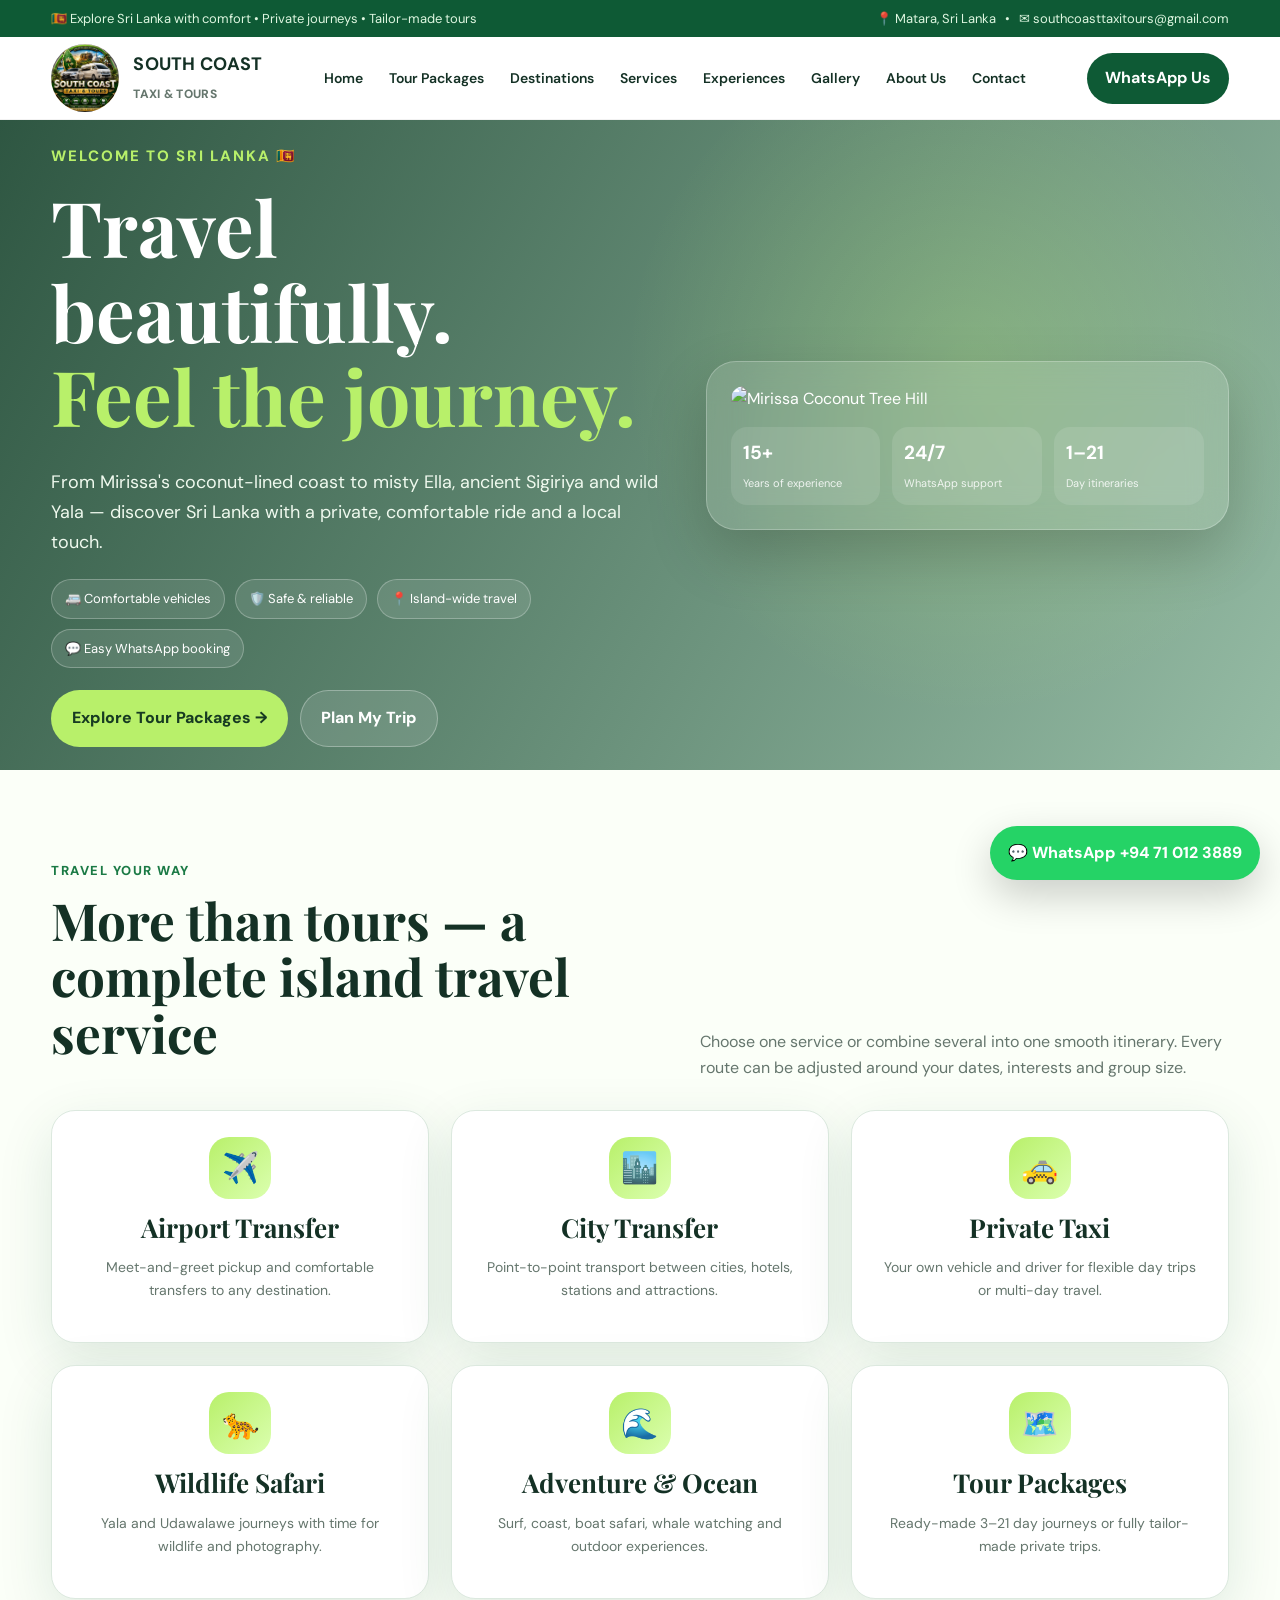
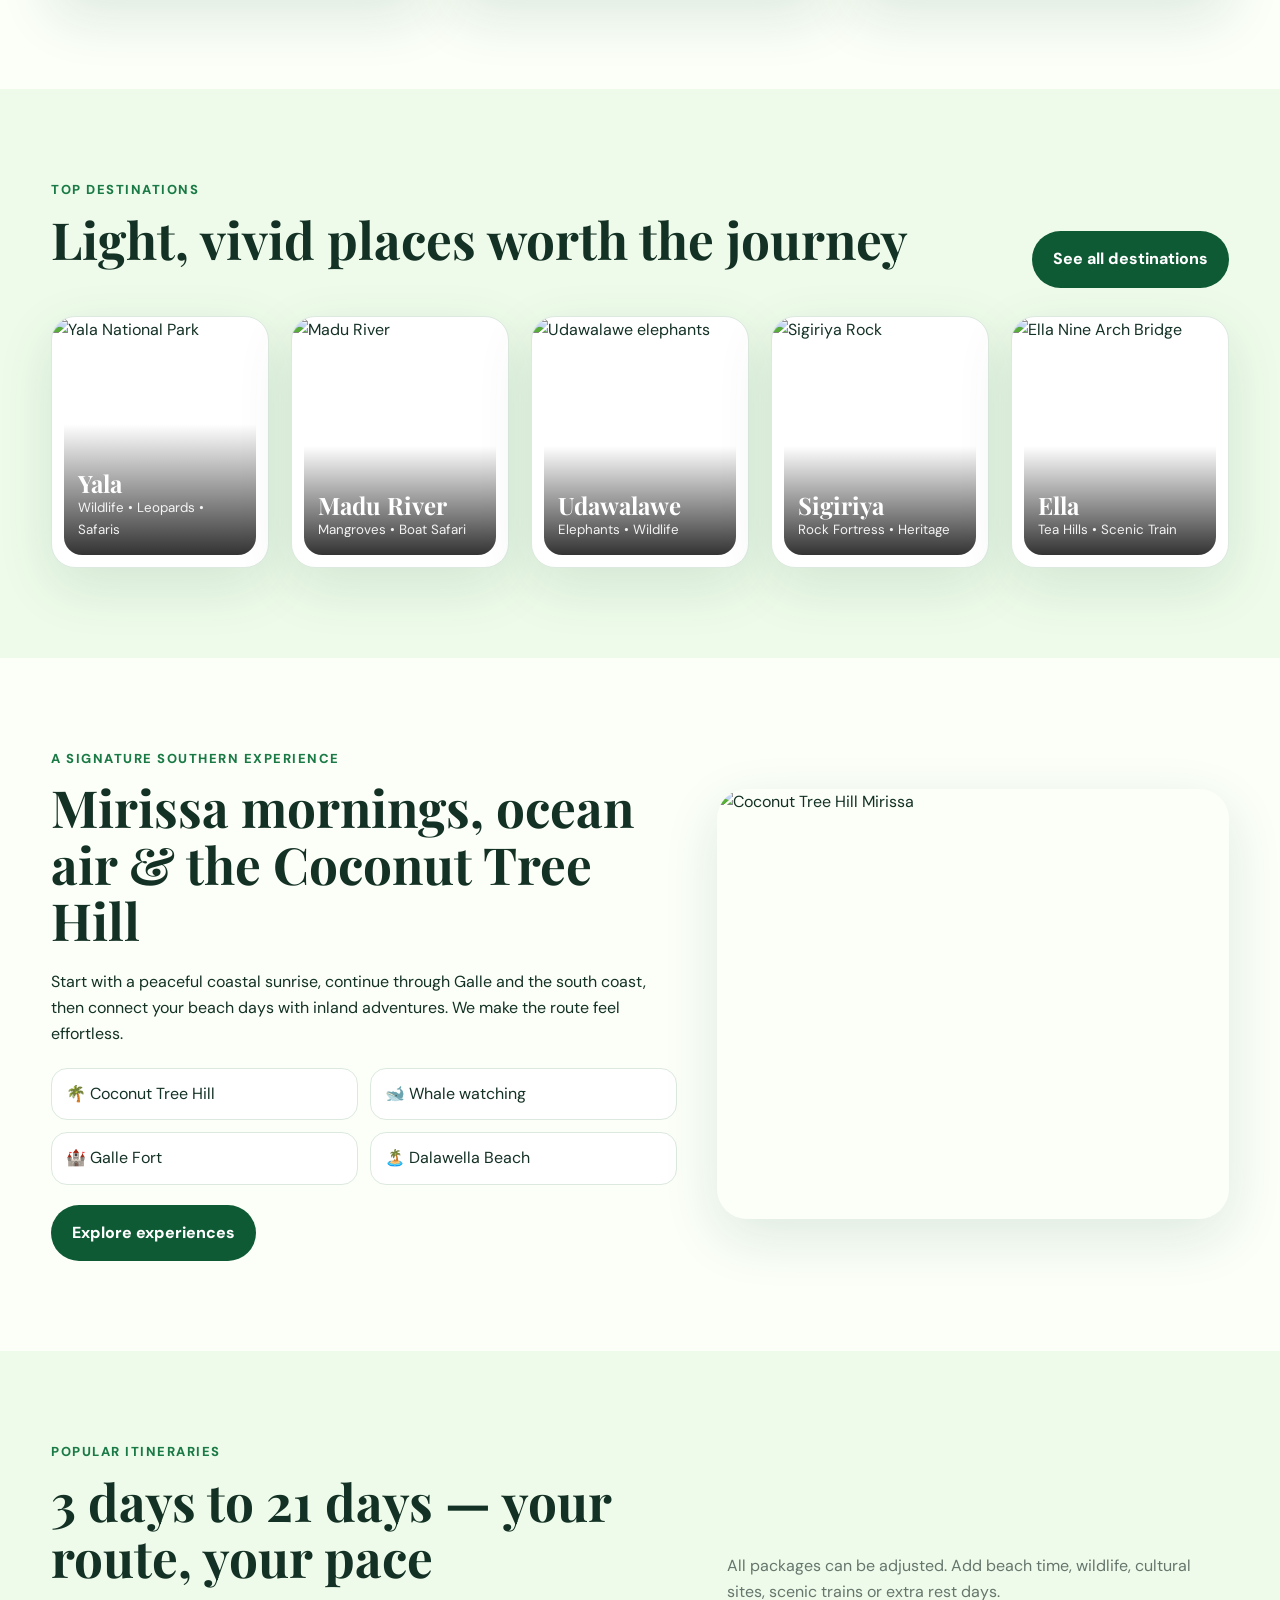
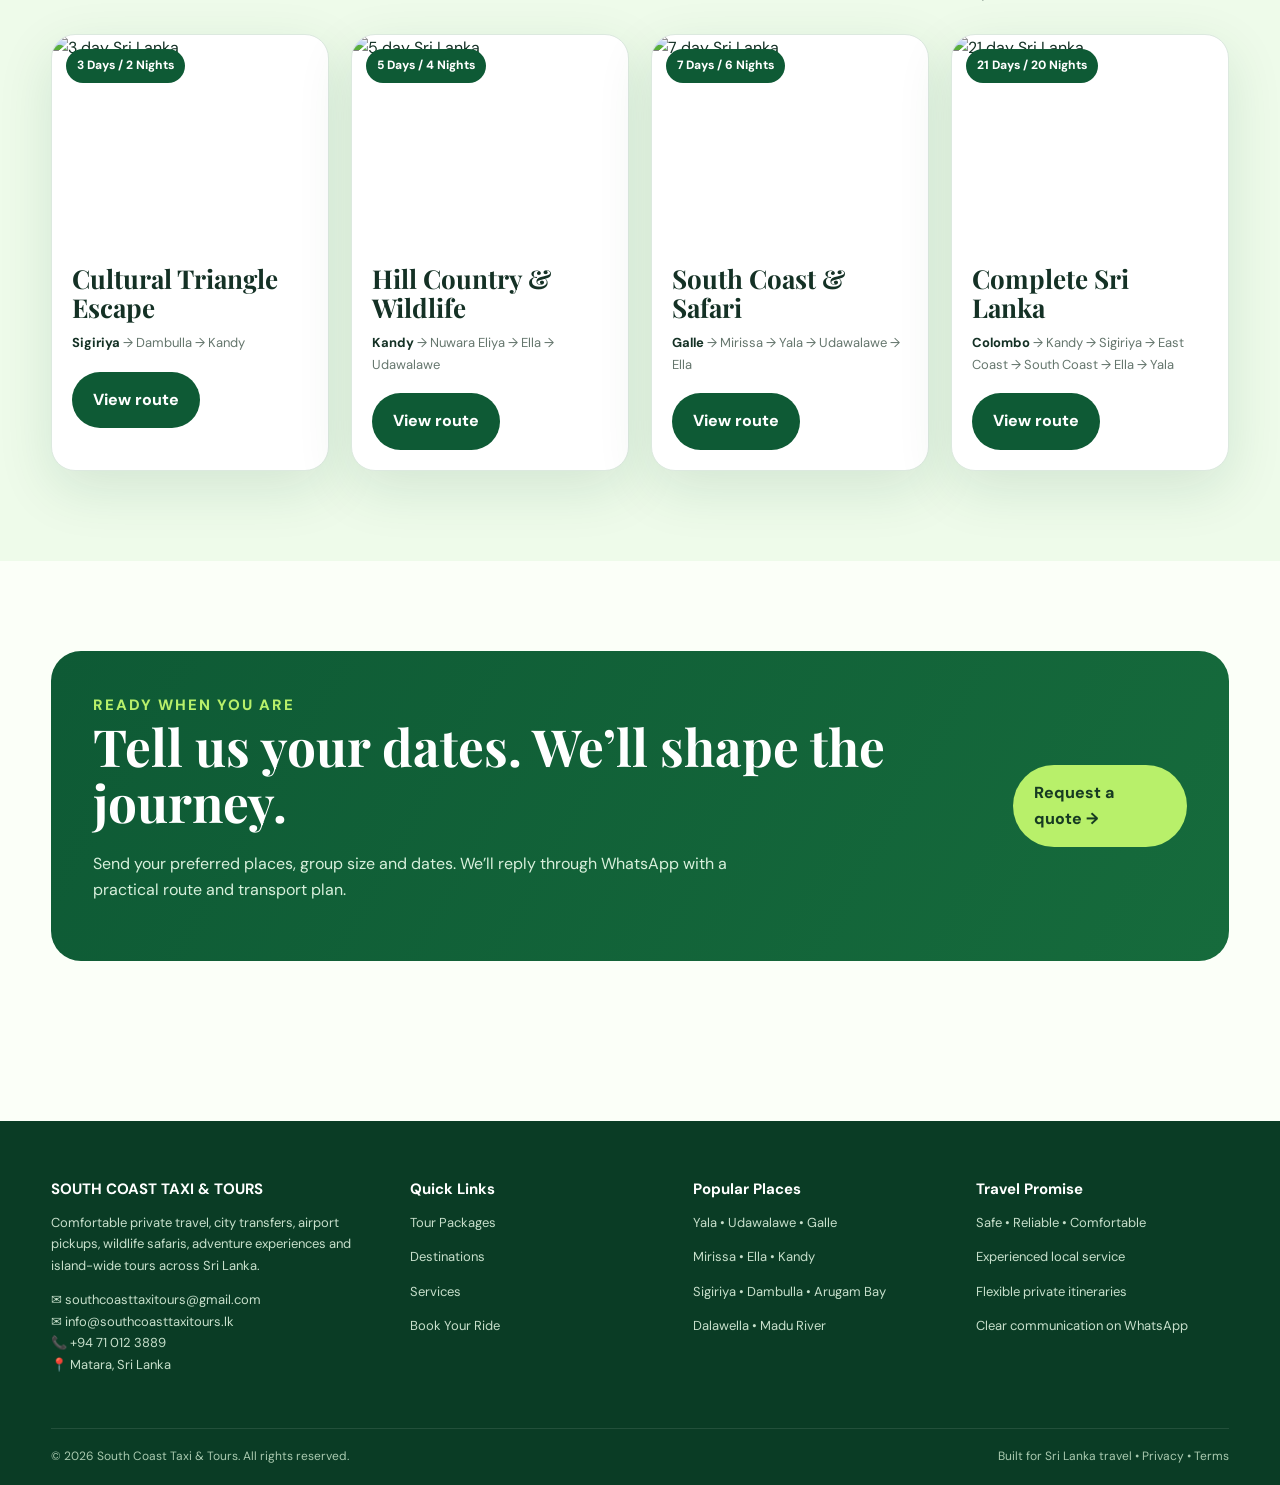
==== index.html @ 9d3b973b "Add files via upload" ====
<!doctype html><html lang="en"><head><meta charset="utf-8"><meta name="viewport" content="width=device-width,initial-scale=1"><title>South Coast Taxi & Tours | Welcome to Sri Lanka</title><meta name="description" content="South Coast Taxi & Tours offers island-wide private taxis, city transfers, airport transfers, wildlife safaris, ocean adventures and tailor-made Sri Lanka tours."><link rel="stylesheet" href="assets/style.css"></head><body>
<div class="topbar"><div class="container inner"><span>🇱🇰 Explore Sri Lanka with comfort • Private journeys • Tailor-made tours</span><span>📍 Matara, Sri Lanka &nbsp; • &nbsp; ✉ southcoasttaxitours@gmail.com</span></div></div>
<header class="nav"><div class="container inner"><a class="brand" href="index.html"><img src="assets/logo.jpg" alt="South Coast Taxi & Tours logo"><div class="brand-title"><strong>SOUTH COAST</strong><small>TAXI &amp; TOURS</small></div></a><button class="menu" aria-label="Open menu">☰</button><nav class="navlinks"><a href="index.html">Home</a><a href="tours.html">Tour Packages</a><a href="destinations.html">Destinations</a><a href="services.html">Services</a><a href="experiences.html">Experiences</a><a href="gallery.html">Gallery</a><a href="about.html">About Us</a><a href="contact.html">Contact</a></nav><a class="nav-cta" href="https://wa.me/94710123889" target="_blank">WhatsApp Us</a></div></header>

<section class="hero"><div class="container"><div><div class="eyebrow">Welcome to Sri Lanka 🇱🇰</div><h1>Travel beautifully.<br><span style="color:var(--lime)">Feel the journey.</span></h1><p>From Mirissa's coconut-lined coast to misty Ella, ancient Sigiriya and wild Yala — discover Sri Lanka with a private, comfortable ride and a local touch.</p><div class="hero-badges"><span class="badge">🚐 Comfortable vehicles</span><span class="badge">🛡️ Safe & reliable</span><span class="badge">📍 Island-wide travel</span><span class="badge">💬 Easy WhatsApp booking</span></div><div class="btns"><a class="btn primary" href="tours.html">Explore Tour Packages →</a><a class="btn light" href="contact.html">Plan My Trip</a></div></div><div class="hero-card"><img src="https://www.turismosrilanka.es/wp-content/uploads/2022/11/mirissa_coconut_tree_hill.jpg" alt="Mirissa Coconut Tree Hill"><div class="mini"><div><strong>15+</strong><span>Years of experience</span></div><div><strong>24/7</strong><span>WhatsApp support</span></div><div><strong>1–21</strong><span>Day itineraries</span></div></div></div></div></section>
<section class="section"><div class="container"><div class="section-head"><div><div class="kicker">Travel your way</div><h2>More than tours — a complete island travel service</h2></div><p>Choose one service or combine several into one smooth itinerary. Every route can be adjusted around your dates, interests and group size.</p></div><div class="grid grid-3"><a class="card icon-card" href="services.html#airport"><div class="icon">✈️</div><h3>Airport Transfer</h3><p>Meet-and-greet pickup and comfortable transfers to any destination.</p></a><a class="card icon-card" href="services.html#city"><div class="icon">🏙️</div><h3>City Transfer</h3><p>Point-to-point transport between cities, hotels, stations and attractions.</p></a><a class="card icon-card" href="services.html#taxi"><div class="icon">🚕</div><h3>Private Taxi</h3><p>Your own vehicle and driver for flexible day trips or multi-day travel.</p></a><a class="card icon-card" href="services.html#safari"><div class="icon">🐆</div><h3>Wildlife Safari</h3><p>Yala and Udawalawe journeys with time for wildlife and photography.</p></a><a class="card icon-card" href="services.html#adventure"><div class="icon">🌊</div><h3>Adventure & Ocean</h3><p>Surf, coast, boat safari, whale watching and outdoor experiences.</p></a><a class="card icon-card" href="tours.html"><div class="icon">🗺️</div><h3>Tour Packages</h3><p>Ready-made 3–21 day journeys or fully tailor-made private trips.</p></a></div></div></section>
<section class="section alt"><div class="container"><div class="section-head"><div><div class="kicker">Top destinations</div><h2>Light, vivid places worth the journey</h2></div><a class="btn dark" href="destinations.html">See all destinations</a></div><div class="grid grid-5"><a class="card dest-card" href="destinations.html#yala"><div class="media"><img src="https://destinationlesstravel.com/wp-content/uploads/2024/02/A-leopard-walks-past-a-jeep-in-Yala-National-Park.jpg.webp" alt="Yala National Park"><div class="dest-overlay"><h3>Yala</h3><small>Wildlife • Leopards • Safaris</small></div></div></a><a class="card dest-card" href="destinations.html#madhu"><div class="media"><img src="https://rtb.sgp1.cdn.digitaloceanspaces.com/media/VecE3lCfiHqFa1MAMLTMp11iZU6AhS17nN34Cyqn.jpg" alt="Madu River"><div class="dest-overlay"><h3>Madu River</h3><small>Mangroves • Boat Safari</small></div></div></a><a class="card dest-card" href="destinations.html#udawalawe"><div class="media"><img src="https://www.onthegotours.com/repository/Wild-elephants-in-Udawalawe-National-Park--Sri-Lanka-Tours--On-The-Go-Tours-294681461670778.jpg" alt="Udawalawe elephants"><div class="dest-overlay"><h3>Udawalawe</h3><small>Elephants • Wildlife</small></div></div></a><a class="card dest-card" href="destinations.html#sigiriya"><div class="media"><img src="https://www.newmarketholidays.co.uk/media/bqopejo3/sh_1323117416-sigiriya-rock-fortress-dambulla-sri-lanka.jpg?format=webp&v=1dcb2d3fa45e340" alt="Sigiriya Rock"><div class="dest-overlay"><h3>Sigiriya</h3><small>Rock Fortress • Heritage</small></div></div></a><a class="card dest-card" href="destinations.html#ella"><div class="media"><img src="https://www.visitella.com/images/activities/nine-arch-bridge.jpg" alt="Ella Nine Arch Bridge"><div class="dest-overlay"><h3>Ella</h3><small>Tea Hills • Scenic Train</small></div></div></a></div></div></section>
<section class="section"><div class="container feature-row"><div><div class="kicker">A signature southern experience</div><h2>Mirissa mornings, ocean air & the Coconut Tree Hill</h2><p>Start with a peaceful coastal sunrise, continue through Galle and the south coast, then connect your beach days with inland adventures. We make the route feel effortless.</p><div class="checklist"><div class="check">🌴 Coconut Tree Hill</div><div class="check">🐋 Whale watching</div><div class="check">🏰 Galle Fort</div><div class="check">🏝️ Dalawella Beach</div></div><a class="btn dark" href="experiences.html">Explore experiences</a></div><img class="feature-img" src="https://www.turismosrilanka.es/wp-content/uploads/2022/11/mirissa_coconut_tree_hill.jpg" alt="Coconut Tree Hill Mirissa"></div></section>
<section class="section alt"><div class="container"><div class="section-head"><div><div class="kicker">Popular itineraries</div><h2>3 days to 21 days — your route, your pace</h2></div><p>All packages can be adjusted. Add beach time, wildlife, cultural sites, scenic trains or extra rest days.</p></div><div class="grid grid-4"><div class="card package"><span class="tag">3 Days / 2 Nights</span><img src="https://www.newmarketholidays.co.uk/media/bqopejo3/sh_1323117416-sigiriya-rock-fortress-dambulla-sri-lanka.jpg?format=webp&v=1dcb2d3fa45e340" alt="3 day Sri Lanka"><div class="body"><h3>Cultural Triangle Escape</h3><div class="route"><b>Sigiriya</b> → Dambulla → Kandy</div><a class="btn dark" href="tours.html#3day">View route</a></div></div><div class="card package"><span class="tag">5 Days / 4 Nights</span><img src="https://www.visitella.com/images/activities/nine-arch-bridge.jpg" alt="5 day Sri Lanka"><div class="body"><h3>Hill Country & Wildlife</h3><div class="route"><b>Kandy</b> → Nuwara Eliya → Ella → Udawalawe</div><a class="btn dark" href="tours.html#5day">View route</a></div></div><div class="card package"><span class="tag">7 Days / 6 Nights</span><img src="https://www.turismosrilanka.es/wp-content/uploads/2022/11/mirissa_coconut_tree_hill.jpg" alt="7 day Sri Lanka"><div class="body"><h3>South Coast & Safari</h3><div class="route"><b>Galle</b> → Mirissa → Yala → Udawalawe → Ella</div><a class="btn dark" href="tours.html#7day">View route</a></div></div><div class="card package"><span class="tag">21 Days / 20 Nights</span><img src="https://www.ellaslist.com.au/ckeditor_assets/pictures/24812/content_Kandy_Lake.jpg" alt="21 day Sri Lanka"><div class="body"><h3>Complete Sri Lanka</h3><div class="route"><b>Colombo</b> → Kandy → Sigiriya → East Coast → South Coast → Ella → Yala</div><a class="btn dark" href="tours.html#21day">View route</a></div></div></div></div></section>
<section class="section"><div class="container"><div class="cta"><div><div class="eyebrow">Ready when you are</div><h2>Tell us your dates. We’ll shape the journey.</h2><p>Send your preferred places, group size and dates. We’ll reply through WhatsApp with a practical route and transport plan.</p></div><a class="btn primary" href="contact.html">Request a quote →</a></div></div></section>
<a class="whatsapp" href="https://wa.me/94710123889" target="_blank">💬 WhatsApp +94 71 012 3889</a><footer class="footer"><div class="container upper"><div><h3>SOUTH COAST TAXI &amp; TOURS</h3><p>Comfortable private travel, city transfers, airport pickups, wildlife safaris, adventure experiences and island-wide tours across Sri Lanka.</p><p>✉ southcoasttaxitours@gmail.com<br>✉ info@southcoasttaxitours.lk<br>📞 +94 71 012 3889<br>📍 Matara, Sri Lanka</p></div><div><h3>Quick Links</h3><p><a href="tours.html">Tour Packages</a></p><p><a href="destinations.html">Destinations</a></p><p><a href="services.html">Services</a></p><p><a href="contact.html">Book Your Ride</a></p></div><div><h3>Popular Places</h3><p>Yala • Udawalawe • Galle</p><p>Mirissa • Ella • Kandy</p><p>Sigiriya • Dambulla • Arugam Bay</p><p>Dalawella • Madu River</p></div><div><h3>Travel Promise</h3><p>Safe • Reliable • Comfortable</p><p>Experienced local service</p><p>Flexible private itineraries</p><p>Clear communication on WhatsApp</p></div></div><div class="container bottom"><span>© <span data-year></span> South Coast Taxi &amp; Tours. All rights reserved.</span><span>Built for Sri Lanka travel • Privacy • Terms</span></div></footer><div class="lightbox"><img alt="Gallery preview"></div><script src="assets/app.js"></script>
</body></html>
---- assets/style.css ----
@import url('https://fonts.googleapis.com/css2?family=DM+Sans:wght@400;500;600;700&family=Playfair+Display:wght@600;700&display=swap');
:root{--green:#0e5a35;--green2:#1a7a45;--lime:#b8f06a;--mint:#eefbea;--cream:#fbfff8;--ink:#143125;--muted:#65766d;--line:#dce9df;--shadow:0 18px 55px rgba(18,83,48,.12);--radius:24px}
*{box-sizing:border-box}html{scroll-behavior:smooth}body{margin:0;font-family:'DM Sans',sans-serif;color:var(--ink);background:var(--cream);line-height:1.65}a{text-decoration:none;color:inherit}.container{width:min(1180px,92%);margin:auto}.topbar{background:var(--green);color:#eaffea;font-size:13px}.topbar .inner{display:flex;justify-content:space-between;gap:20px;padding:8px 0}.topbar span{opacity:.95}.nav{position:sticky;top:0;z-index:50;background:rgba(255,255,255,.94);backdrop-filter:blur(14px);border-bottom:1px solid rgba(0,0,0,.05)}.nav .inner{display:flex;align-items:center;justify-content:space-between;gap:22px;min-height:82px}.brand{display:flex;align-items:center;gap:14px}.brand img{width:68px;height:68px;object-fit:cover;border-radius:50%}.brand-title{font-weight:800;letter-spacing:.3px}.brand-title strong{display:block;font-size:18px}.brand-title small{font-size:12px;color:var(--muted)}.navlinks{display:flex;align-items:center;gap:26px;font-size:14px;font-weight:600}.navlinks a{padding:10px 0;position:relative}.navlinks a.active,.navlinks a:hover{color:var(--green2)}.navlinks a.active:after{content:'';position:absolute;left:0;right:0;bottom:2px;height:3px;border-radius:99px;background:var(--lime)}.nav-cta{background:var(--green);color:#fff;padding:12px 18px;border-radius:999px;font-weight:700}.menu{display:none;background:none;border:0;font-size:28px;color:var(--green)}
.hero{position:relative;min-height:650px;display:flex;align-items:center;overflow:hidden;background:linear-gradient(120deg,rgba(7,54,31,.84),rgba(9,94,49,.42)),url('https://www.turismosrilanka.es/wp-content/uploads/2022/11/mirissa_coconut_tree_hill.jpg') center/cover no-repeat}.hero:after{content:'';position:absolute;inset:0;background:radial-gradient(circle at 76% 38%,rgba(200,255,120,.22),transparent 33%)}.hero .container{position:relative;z-index:2;color:white;display:grid;grid-template-columns:1.08fr .92fr;gap:40px;align-items:center}.eyebrow{font-size:15px;letter-spacing:2px;text-transform:uppercase;font-weight:800;color:var(--lime)}h1,h2,h3{font-family:'Playfair Display',serif;margin:.2em 0 .4em;line-height:1.1}h1{font-size:clamp(46px,6vw,78px)}h2{font-size:clamp(34px,4vw,52px)}h3{font-size:26px}.hero p{font-size:18px;max-width:650px;color:#eff9ee}.hero-badges{display:flex;gap:10px;flex-wrap:wrap;margin:22px 0}.badge{padding:8px 13px;border:1px solid rgba(255,255,255,.26);border-radius:999px;background:rgba(255,255,255,.1);font-size:13px}.btns{display:flex;gap:12px;flex-wrap:wrap}.btn{display:inline-flex;align-items:center;justify-content:center;gap:10px;padding:14px 20px;border-radius:999px;border:1px solid transparent;font-weight:800;cursor:pointer}.btn.primary{background:var(--lime);color:#173b22}.btn.light{background:rgba(255,255,255,.12);color:#fff;border-color:rgba(255,255,255,.3)}.btn.dark{background:var(--green);color:white}.hero-card{background:rgba(255,255,255,.13);border:1px solid rgba(255,255,255,.24);border-radius:30px;padding:24px;backdrop-filter:blur(18px);box-shadow:0 24px 60px rgba(0,0,0,.2)}.hero-card img{width:100%;aspect-ratio:4/3;object-fit:cover;border-radius:22px}.hero-card .mini{display:flex;justify-content:space-between;gap:12px;margin-top:15px}.mini div{background:rgba(255,255,255,.1);padding:10px 12px;border-radius:16px;flex:1}.mini strong{display:block;font-size:19px}.mini span{font-size:11px;opacity:.85}
.section{padding:90px 0}.section.alt{background:var(--mint)}.section-head{display:flex;justify-content:space-between;align-items:end;gap:30px;margin-bottom:28px}.section-head p{max-width:620px;color:var(--muted);margin:0}.kicker{font-weight:800;color:var(--green2);letter-spacing:1.5px;text-transform:uppercase;font-size:13px}.grid{display:grid;gap:22px}.grid-3{grid-template-columns:repeat(3,1fr)}.grid-4{grid-template-columns:repeat(4,1fr)}.grid-5{grid-template-columns:repeat(5,1fr)}.card{background:#fff;border:1px solid var(--line);border-radius:var(--radius);overflow:hidden;box-shadow:var(--shadow)}.card .media{position:relative}.card img{width:100%;height:230px;object-fit:cover;display:block}.card .body{padding:20px}.card .body p{color:var(--muted);margin:7px 0 0}.pill{display:inline-block;background:var(--mint);color:var(--green);border-radius:999px;padding:6px 10px;font-size:12px;font-weight:800}.icon-card{text-align:center;padding:26px}.icon{width:62px;height:62px;display:grid;place-items:center;margin:0 auto 15px;border-radius:20px;background:linear-gradient(135deg,var(--lime),#dbffaf);font-size:30px}.icon-card p{color:var(--muted);font-size:14px}.feature-row{display:grid;grid-template-columns:1.1fr .9fr;gap:40px;align-items:center}.feature-img{border-radius:30px;width:100%;height:430px;object-fit:cover;box-shadow:var(--shadow)}.checklist{display:grid;grid-template-columns:1fr 1fr;gap:12px;margin:20px 0}.check{padding:12px 14px;background:#fff;border:1px solid var(--line);border-radius:16px}.numbers{display:grid;grid-template-columns:repeat(4,1fr);gap:16px}.number{padding:28px;border-radius:24px;background:#fff;border:1px solid var(--line);text-align:center}.number strong{font-size:34px;color:var(--green);display:block}.number span{color:var(--muted);font-size:13px}
.dest-card img{height:250px}.dest-overlay{position:absolute;inset:auto 12px 12px 12px;color:#fff;background:linear-gradient(180deg,transparent,rgba(0,0,0,.8));padding:46px 14px 14px;border-radius:0 0 18px 18px}.dest-overlay h3{margin:0;font-size:24px}.dest-overlay small{display:block;opacity:.92}.package{position:relative}.package .tag{position:absolute;top:14px;left:14px;background:var(--green);color:#fff;border-radius:999px;padding:7px 11px;font-size:12px;font-weight:800;z-index:1}.package img{height:205px}.route{font-size:13px;color:var(--muted);margin:10px 0 18px}.route b{color:var(--ink)}
.cta{background:linear-gradient(120deg,var(--green),#166b3c);color:#fff;border-radius:30px;padding:42px;display:flex;justify-content:space-between;gap:30px;align-items:center}.cta p{color:#d8f0dc;max-width:640px}.cta h2{margin-top:0}.quote-box{background:#fff;border:1px solid var(--line);box-shadow:var(--shadow);border-radius:28px;padding:28px}.form-grid{display:grid;grid-template-columns:1fr 1fr;gap:14px}.field{display:flex;flex-direction:column;gap:7px}.field.full{grid-column:1/-1}.field input,.field select,.field textarea{padding:13px 14px;border-radius:14px;border:1px solid #d4e1d7;font:inherit;outline:none}.field textarea{min-height:120px;resize:vertical}.field input:focus,.field select:focus,.field textarea:focus{border-color:var(--green2);box-shadow:0 0 0 4px rgba(26,122,69,.09)}
.gallery{columns:3 280px;column-gap:16px}.gallery a{display:block;margin-bottom:16px;break-inside:avoid}.gallery img{width:100%;border-radius:20px;display:block;box-shadow:var(--shadow)}
.footer{background:#0a3c25;color:#dff0e1;margin-top:70px}.footer .upper{padding:60px 0 40px;display:grid;grid-template-columns:1.3fr 1fr 1fr 1fr;gap:30px}.footer h3{font-family:'DM Sans';font-size:15px;margin:0 0 14px;color:#fff}.footer p,.footer a{font-size:13px;color:#c7dfcb}.footer .bottom{border-top:1px solid rgba(255,255,255,.1);padding:18px 0;display:flex;justify-content:space-between;gap:20px;font-size:12px;color:#a9c9af}.whatsapp{position:fixed;right:20px;bottom:20px;z-index:60;background:#25d366;color:white;padding:14px 18px;border-radius:999px;font-weight:800;box-shadow:0 15px 40px rgba(0,0,0,.2)}
.page-hero{padding:100px 0 70px;background:linear-gradient(120deg,#eaffdc,#fff);border-bottom:1px solid var(--line)}.page-hero .wrap{display:grid;grid-template-columns:1fr .8fr;gap:35px;align-items:center}.page-hero img{width:100%;height:330px;object-fit:cover;border-radius:30px;box-shadow:var(--shadow)}.page-hero p{color:var(--muted);max-width:680px}.timeline{border-left:3px solid #cce9bc;padding-left:22px}.timeline-item{position:relative;padding:0 0 24px}.timeline-item:before{content:'';position:absolute;left:-31px;top:5px;width:13px;height:13px;border-radius:50%;background:var(--green);box-shadow:0 0 0 6px #e7f6df}.faq{display:grid;gap:12px}.faq details{background:#fff;border:1px solid var(--line);padding:17px 18px;border-radius:16px}.faq summary{cursor:pointer;font-weight:700}.lightbox{position:fixed;inset:0;background:rgba(0,0,0,.85);display:none;align-items:center;justify-content:center;z-index:100;padding:20px}.lightbox img{max-width:min(1100px,95vw);max-height:90vh;border-radius:20px}.lightbox.open{display:flex}
@media(max-width:980px){.hero .container,.feature-row,.page-hero .wrap{grid-template-columns:1fr}.hero{min-height:760px}.grid-5{grid-template-columns:repeat(3,1fr)}.grid-4{grid-template-columns:repeat(2,1fr)}.numbers{grid-template-columns:repeat(2,1fr)}.footer .upper{grid-template-columns:repeat(2,1fr)}}
@media(max-width:760px){.navlinks{display:none;position:absolute;left:0;right:0;top:82px;background:#fff;padding:15px 6%;flex-direction:column;align-items:flex-start;border-bottom:1px solid var(--line);gap:10px}.navlinks.open{display:flex}.menu{display:block}.nav-cta{display:none}.grid-3,.grid-4,.grid-5{grid-template-columns:1fr}.form-grid,.checklist{grid-template-columns:1fr}.topbar .inner{flex-direction:column;gap:4px}.brand img{width:58px;height:58px}.hero{min-height:860px}.hero h1{font-size:48px}.section{padding:68px 0}.cta{flex-direction:column;align-items:flex-start}.footer .upper{grid-template-columns:1fr}.footer .bottom{flex-direction:column}.feature-img{height:310px}}
@media(max-width:760px){.section .container[style*="grid-template-columns:1fr .8fr"]{grid-template-columns:1fr!important}}
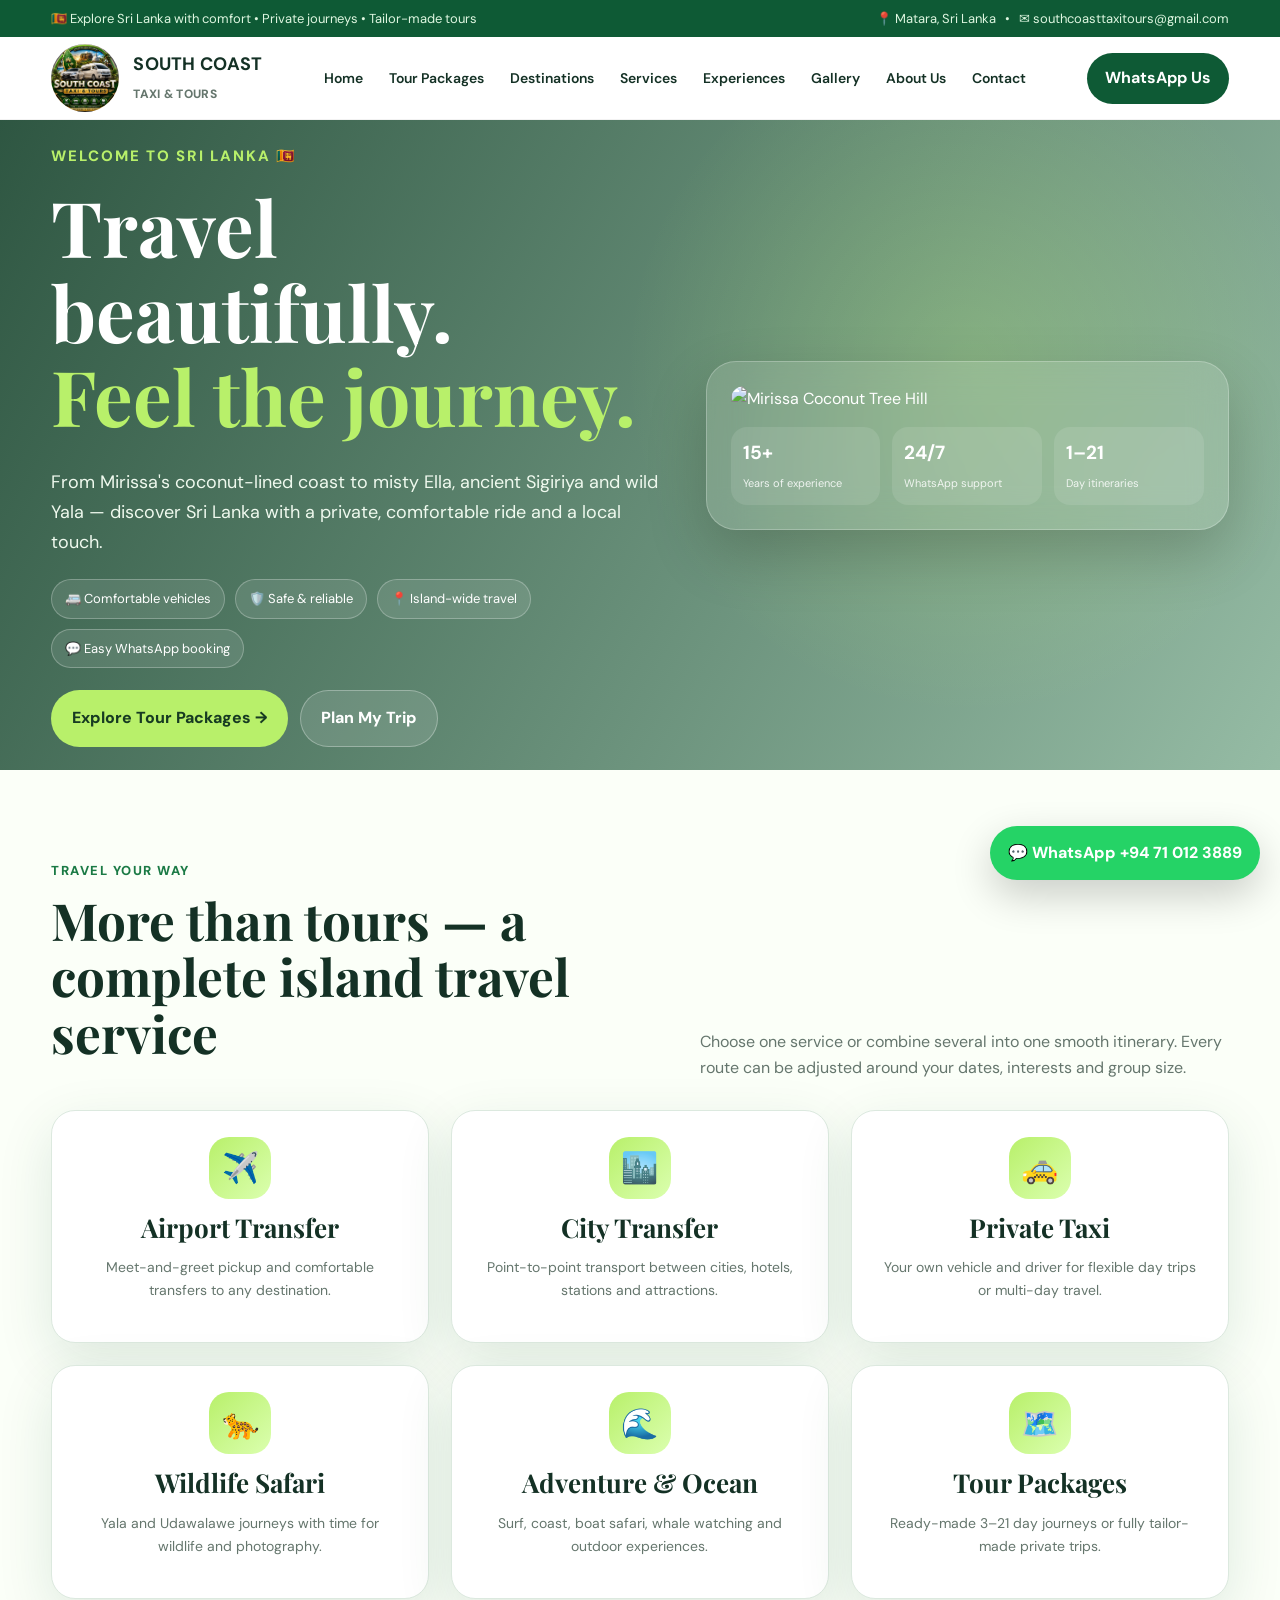
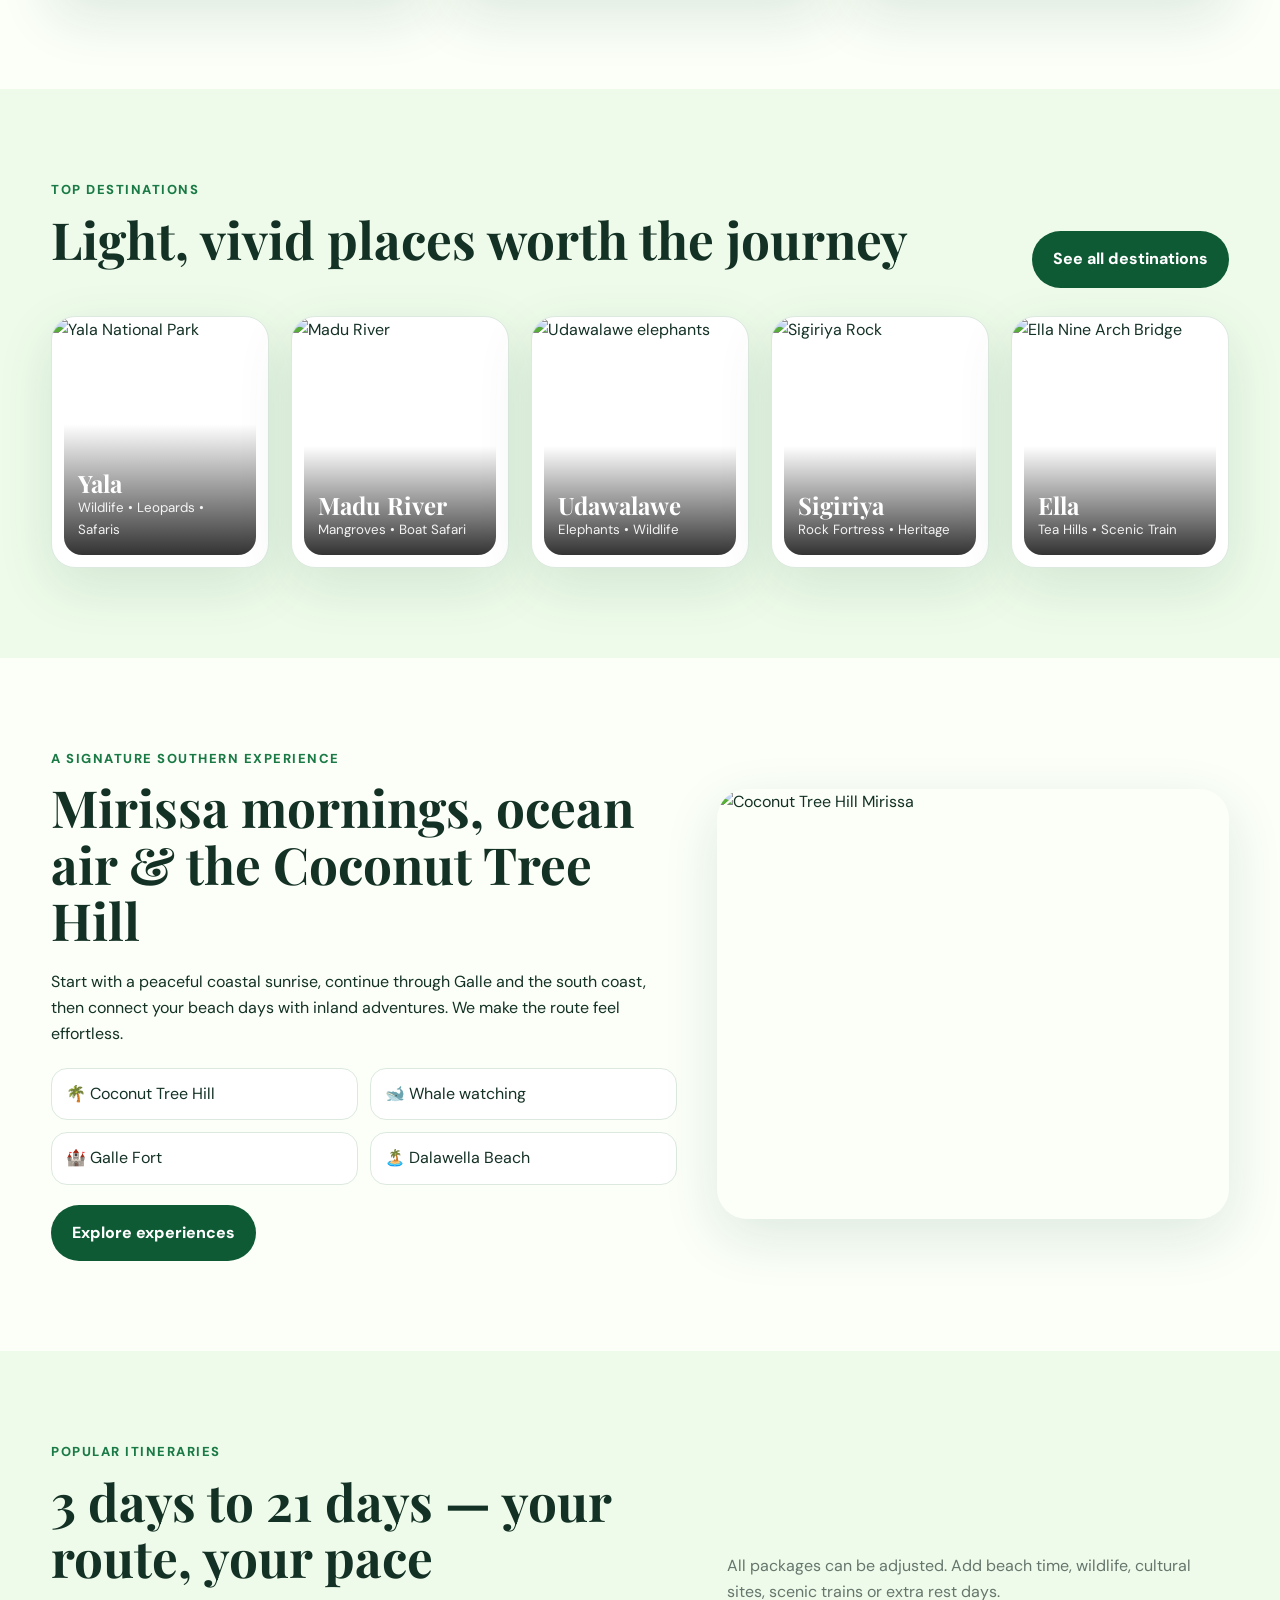
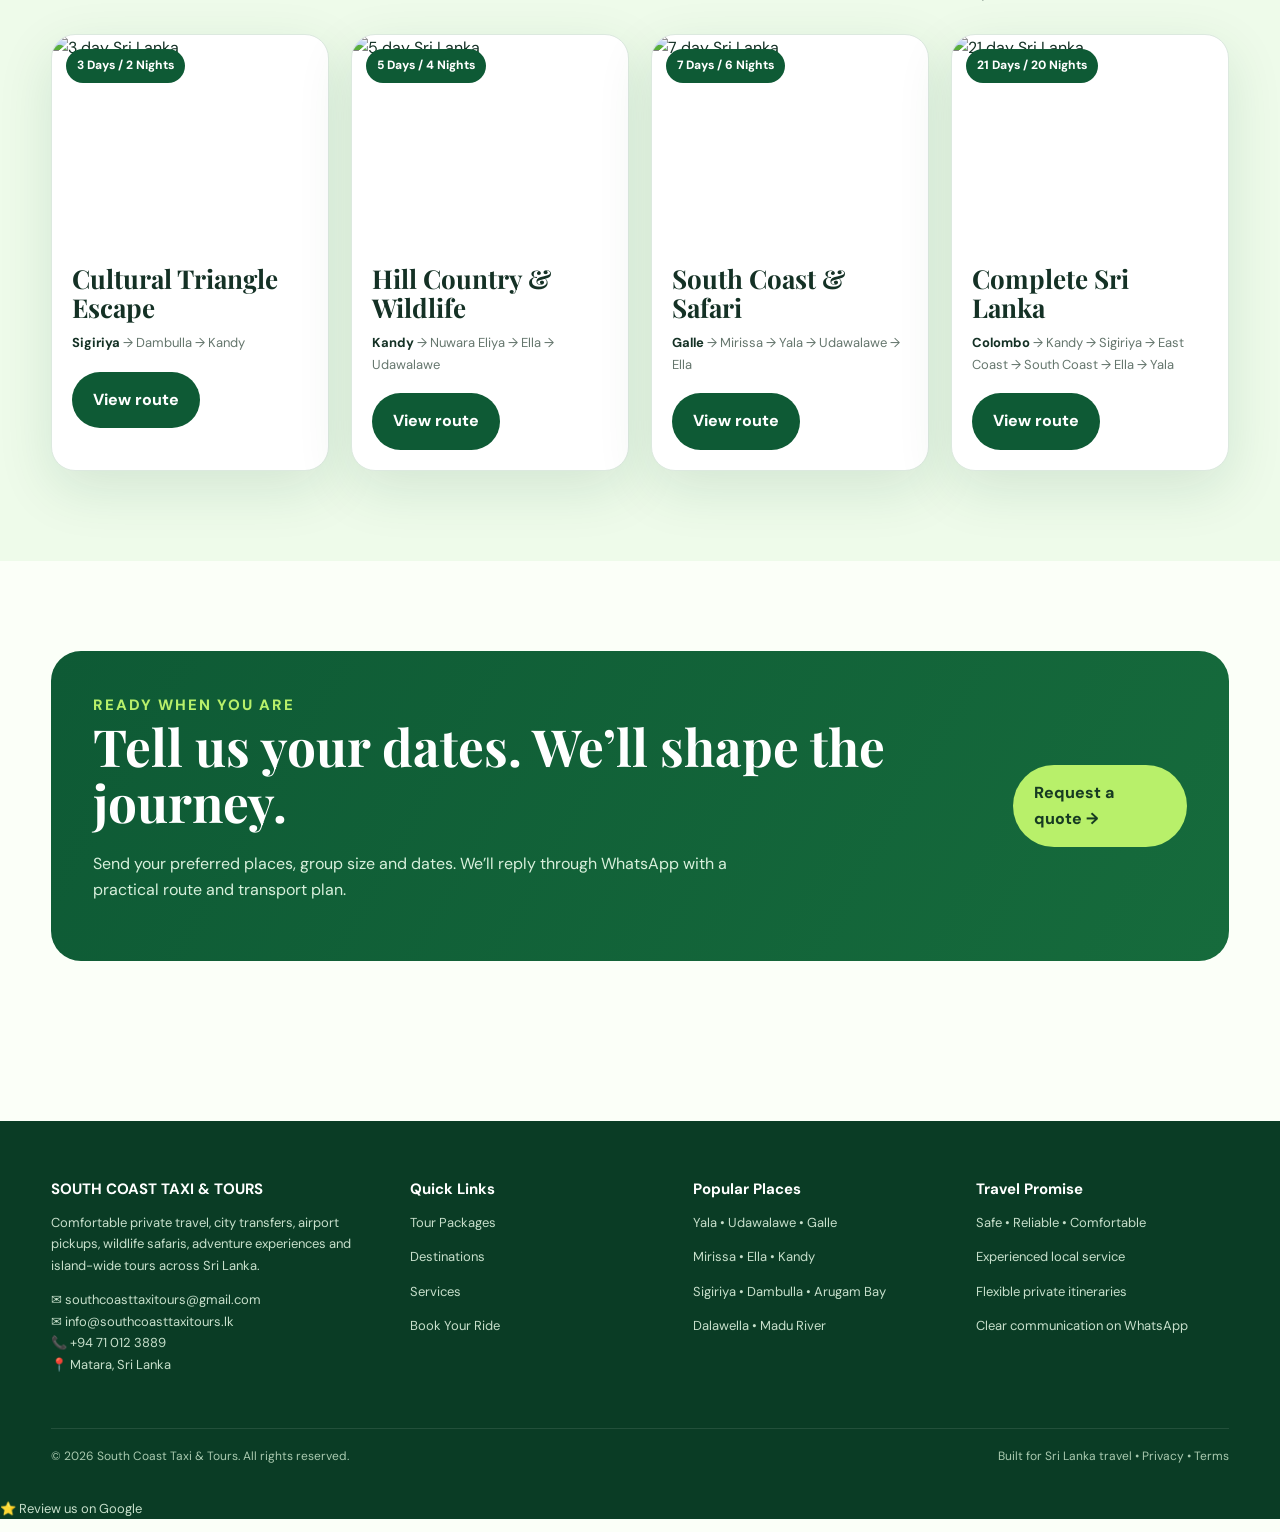
==== commit 487b3d85: "Update index.html" ====
--- a/index.html
+++ b/index.html
@@ -8,5 +8,9 @@
 <section class="section"><div class="container feature-row"><div><div class="kicker">A signature southern experience</div><h2>Mirissa mornings, ocean air & the Coconut Tree Hill</h2><p>Start with a peaceful coastal sunrise, continue through Galle and the south coast, then connect your beach days with inland adventures. We make the route feel effortless.</p><div class="checklist"><div class="check">🌴 Coconut Tree Hill</div><div class="check">🐋 Whale watching</div><div class="check">🏰 Galle Fort</div><div class="check">🏝️ Dalawella Beach</div></div><a class="btn dark" href="experiences.html">Explore experiences</a></div><img class="feature-img" src="https://www.turismosrilanka.es/wp-content/uploads/2022/11/mirissa_coconut_tree_hill.jpg" alt="Coconut Tree Hill Mirissa"></div></section>
 <section class="section alt"><div class="container"><div class="section-head"><div><div class="kicker">Popular itineraries</div><h2>3 days to 21 days — your route, your pace</h2></div><p>All packages can be adjusted. Add beach time, wildlife, cultural sites, scenic trains or extra rest days.</p></div><div class="grid grid-4"><div class="card package"><span class="tag">3 Days / 2 Nights</span><img src="https://www.newmarketholidays.co.uk/media/bqopejo3/sh_1323117416-sigiriya-rock-fortress-dambulla-sri-lanka.jpg?format=webp&v=1dcb2d3fa45e340" alt="3 day Sri Lanka"><div class="body"><h3>Cultural Triangle Escape</h3><div class="route"><b>Sigiriya</b> → Dambulla → Kandy</div><a class="btn dark" href="tours.html#3day">View route</a></div></div><div class="card package"><span class="tag">5 Days / 4 Nights</span><img src="https://www.visitella.com/images/activities/nine-arch-bridge.jpg" alt="5 day Sri Lanka"><div class="body"><h3>Hill Country & Wildlife</h3><div class="route"><b>Kandy</b> → Nuwara Eliya → Ella → Udawalawe</div><a class="btn dark" href="tours.html#5day">View route</a></div></div><div class="card package"><span class="tag">7 Days / 6 Nights</span><img src="https://www.turismosrilanka.es/wp-content/uploads/2022/11/mirissa_coconut_tree_hill.jpg" alt="7 day Sri Lanka"><div class="body"><h3>South Coast & Safari</h3><div class="route"><b>Galle</b> → Mirissa → Yala → Udawalawe → Ella</div><a class="btn dark" href="tours.html#7day">View route</a></div></div><div class="card package"><span class="tag">21 Days / 20 Nights</span><img src="https://www.ellaslist.com.au/ckeditor_assets/pictures/24812/content_Kandy_Lake.jpg" alt="21 day Sri Lanka"><div class="body"><h3>Complete Sri Lanka</h3><div class="route"><b>Colombo</b> → Kandy → Sigiriya → East Coast → South Coast → Ella → Yala</div><a class="btn dark" href="tours.html#21day">View route</a></div></div></div></div></section>
 <section class="section"><div class="container"><div class="cta"><div><div class="eyebrow">Ready when you are</div><h2>Tell us your dates. We’ll shape the journey.</h2><p>Send your preferred places, group size and dates. We’ll reply through WhatsApp with a practical route and transport plan.</p></div><a class="btn primary" href="contact.html">Request a quote →</a></div></div></section>
-<a class="whatsapp" href="https://wa.me/94710123889" target="_blank">💬 WhatsApp +94 71 012 3889</a><footer class="footer"><div class="container upper"><div><h3>SOUTH COAST TAXI &amp; TOURS</h3><p>Comfortable private travel, city transfers, airport pickups, wildlife safaris, adventure experiences and island-wide tours across Sri Lanka.</p><p>✉ southcoasttaxitours@gmail.com<br>✉ info@southcoasttaxitours.lk<br>📞 +94 71 012 3889<br>📍 Matara, Sri Lanka</p></div><div><h3>Quick Links</h3><p><a href="tours.html">Tour Packages</a></p><p><a href="destinations.html">Destinations</a></p><p><a href="services.html">Services</a></p><p><a href="contact.html">Book Your Ride</a></p></div><div><h3>Popular Places</h3><p>Yala • Udawalawe • Galle</p><p>Mirissa • Ella • Kandy</p><p>Sigiriya • Dambulla • Arugam Bay</p><p>Dalawella • Madu River</p></div><div><h3>Travel Promise</h3><p>Safe • Reliable • Comfortable</p><p>Experienced local service</p><p>Flexible private itineraries</p><p>Clear communication on WhatsApp</p></div></div><div class="container bottom"><span>© <span data-year></span> South Coast Taxi &amp; Tours. All rights reserved.</span><span>Built for Sri Lanka travel • Privacy • Terms</span></div></footer><div class="lightbox"><img alt="Gallery preview"></div><script src="assets/app.js"></script>
+<a class="whatsapp" href="https://wa.me/94710123889" target="_blank">💬 WhatsApp +94 71 012 3889</a><footer class="footer"><div class="container upper"><div><h3>SOUTH COAST TAXI &amp; TOURS</h3><p>Comfortable private travel, city transfers, airport pickups, wildlife safaris, adventure experiences and island-wide tours across Sri Lanka.</p><p>✉ southcoasttaxitours@gmail.com<br>✉ info@southcoasttaxitours.lk<br>📞 +94 71 012 3889<br>📍 Matara, Sri Lanka</p></div><div><h3>Quick Links</h3><p><a href="tours.html">Tour Packages</a></p><p><a href="destinations.html">Destinations</a></p><p><a href="services.html">Services</a></p><p><a href="contact.html">Book Your Ride</a></p></div><div><h3>Popular Places</h3><p>Yala • Udawalawe • Galle</p><p>Mirissa • Ella • Kandy</p><p>Sigiriya • Dambulla • Arugam Bay</p><p>Dalawella • Madu River</p></div><div><h3>Travel Promise</h3><p>Safe • Reliable • Comfortable</p><p>Experienced local service</p><p>Flexible private itineraries</p><p>Clear communication on WhatsApp</p></div></div><div class="container bottom"><span>© <span data-year></span> South Coast Taxi &amp; Tours. All rights reserved.</span><span>Built for Sri Lanka travel • Privacy • Terms</span></div> <p>
+  <a href="https://g.page/r/CRVGIez3-fSUEAE/review" target="_blank" rel="noopener noreferrer">
+    ⭐ Review us on Google
+  </a>
+</p></footer><div class="lightbox"><img alt="Gallery preview"></div><script src="assets/app.js"></script>
 </body></html>
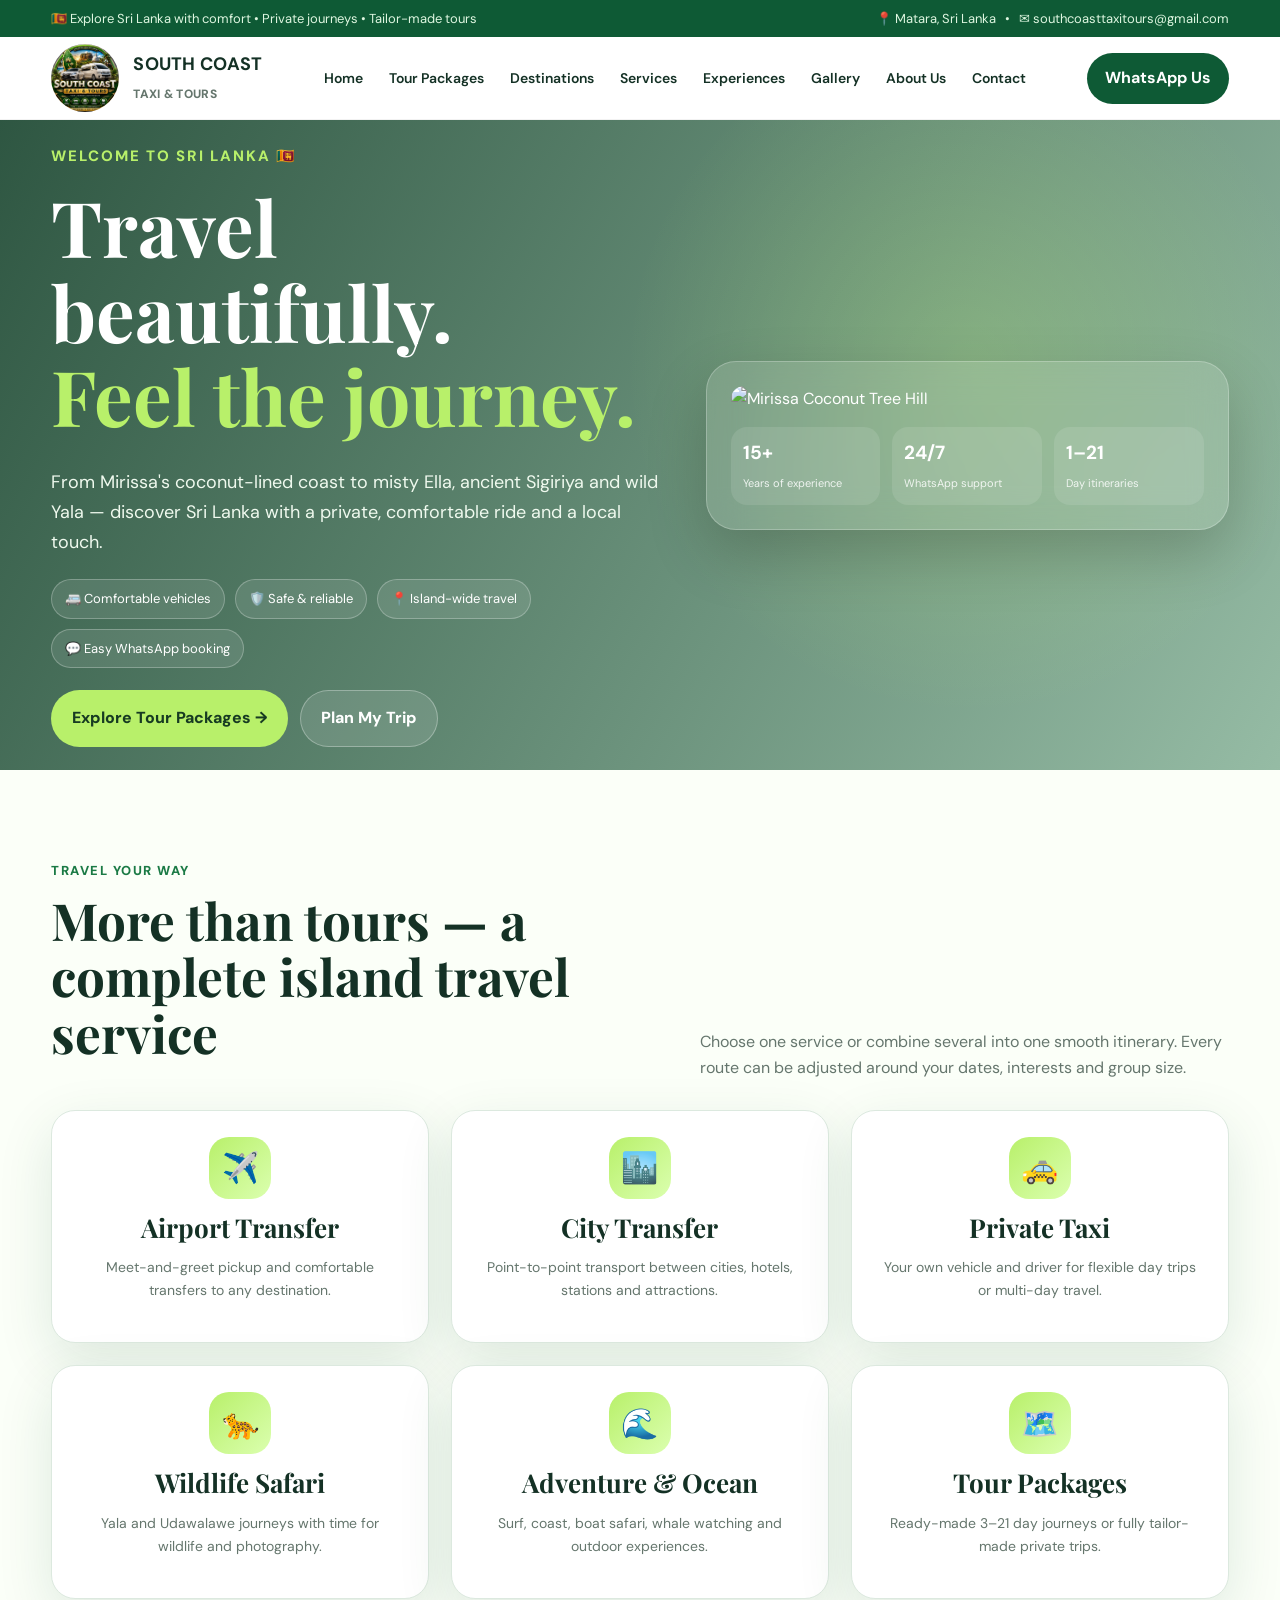
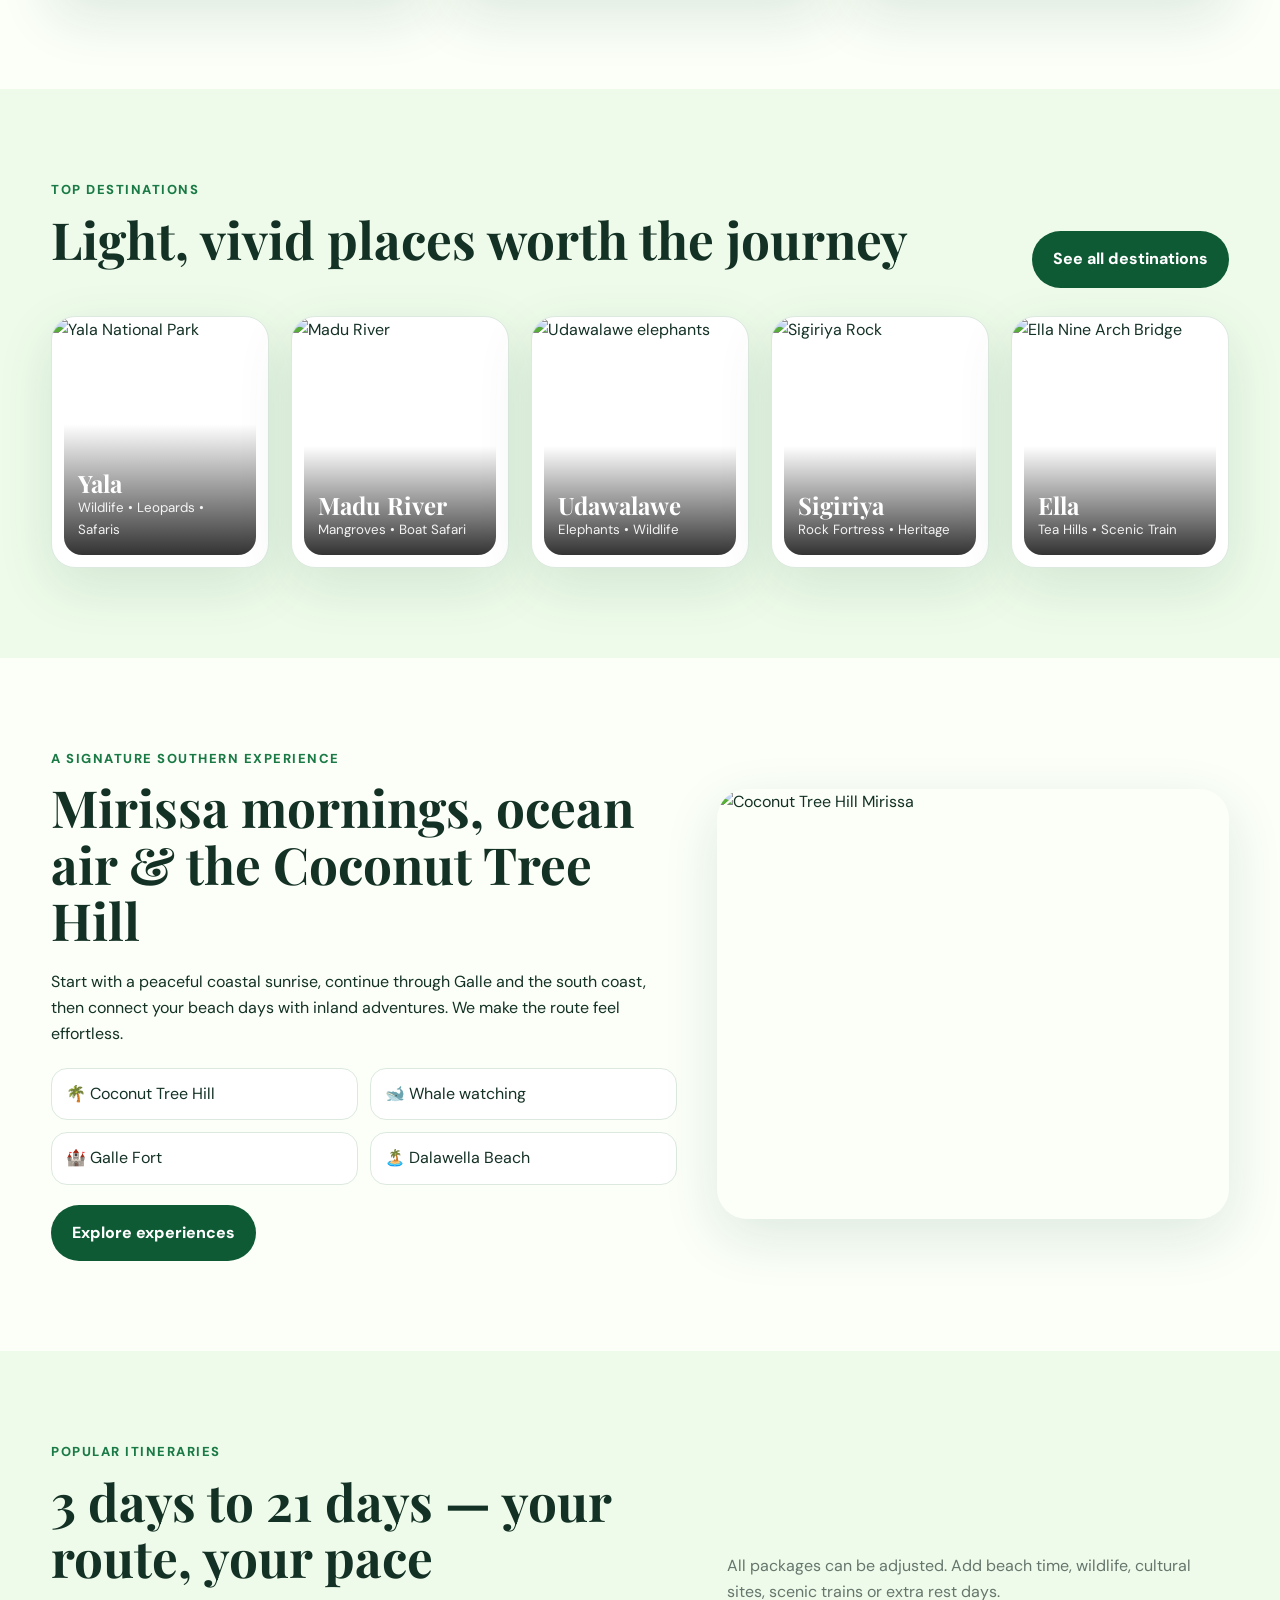
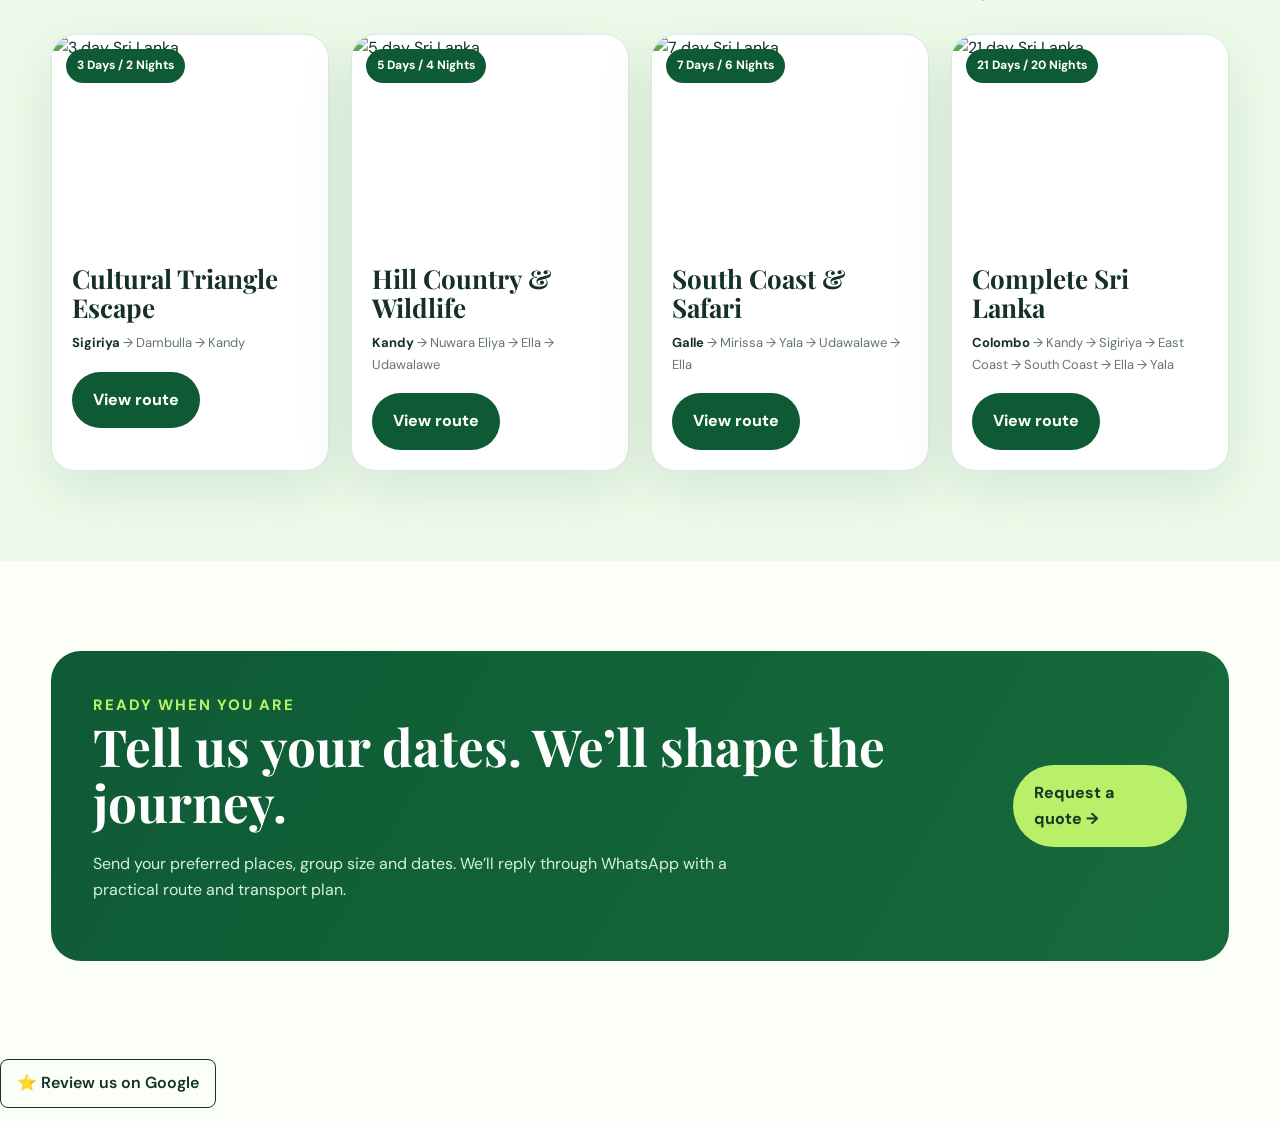
==== commit 30c9dea1: "Update index.html" ====
--- a/index.html
+++ b/index.html
@@ -8,9 +8,9 @@
 <section class="section"><div class="container feature-row"><div><div class="kicker">A signature southern experience</div><h2>Mirissa mornings, ocean air & the Coconut Tree Hill</h2><p>Start with a peaceful coastal sunrise, continue through Galle and the south coast, then connect your beach days with inland adventures. We make the route feel effortless.</p><div class="checklist"><div class="check">🌴 Coconut Tree Hill</div><div class="check">🐋 Whale watching</div><div class="check">🏰 Galle Fort</div><div class="check">🏝️ Dalawella Beach</div></div><a class="btn dark" href="experiences.html">Explore experiences</a></div><img class="feature-img" src="https://www.turismosrilanka.es/wp-content/uploads/2022/11/mirissa_coconut_tree_hill.jpg" alt="Coconut Tree Hill Mirissa"></div></section>
 <section class="section alt"><div class="container"><div class="section-head"><div><div class="kicker">Popular itineraries</div><h2>3 days to 21 days — your route, your pace</h2></div><p>All packages can be adjusted. Add beach time, wildlife, cultural sites, scenic trains or extra rest days.</p></div><div class="grid grid-4"><div class="card package"><span class="tag">3 Days / 2 Nights</span><img src="https://www.newmarketholidays.co.uk/media/bqopejo3/sh_1323117416-sigiriya-rock-fortress-dambulla-sri-lanka.jpg?format=webp&v=1dcb2d3fa45e340" alt="3 day Sri Lanka"><div class="body"><h3>Cultural Triangle Escape</h3><div class="route"><b>Sigiriya</b> → Dambulla → Kandy</div><a class="btn dark" href="tours.html#3day">View route</a></div></div><div class="card package"><span class="tag">5 Days / 4 Nights</span><img src="https://www.visitella.com/images/activities/nine-arch-bridge.jpg" alt="5 day Sri Lanka"><div class="body"><h3>Hill Country & Wildlife</h3><div class="route"><b>Kandy</b> → Nuwara Eliya → Ella → Udawalawe</div><a class="btn dark" href="tours.html#5day">View route</a></div></div><div class="card package"><span class="tag">7 Days / 6 Nights</span><img src="https://www.turismosrilanka.es/wp-content/uploads/2022/11/mirissa_coconut_tree_hill.jpg" alt="7 day Sri Lanka"><div class="body"><h3>South Coast & Safari</h3><div class="route"><b>Galle</b> → Mirissa → Yala → Udawalawe → Ella</div><a class="btn dark" href="tours.html#7day">View route</a></div></div><div class="card package"><span class="tag">21 Days / 20 Nights</span><img src="https://www.ellaslist.com.au/ckeditor_assets/pictures/24812/content_Kandy_Lake.jpg" alt="21 day Sri Lanka"><div class="body"><h3>Complete Sri Lanka</h3><div class="route"><b>Colombo</b> → Kandy → Sigiriya → East Coast → South Coast → Ella → Yala</div><a class="btn dark" href="tours.html#21day">View route</a></div></div></div></div></section>
 <section class="section"><div class="container"><div class="cta"><div><div class="eyebrow">Ready when you are</div><h2>Tell us your dates. We’ll shape the journey.</h2><p>Send your preferred places, group size and dates. We’ll reply through WhatsApp with a practical route and transport plan.</p></div><a class="btn primary" href="contact.html">Request a quote →</a></div></div></section>
-<a class="whatsapp" href="https://wa.me/94710123889" target="_blank">💬 WhatsApp +94 71 012 3889</a><footer class="footer"><div class="container upper"><div><h3>SOUTH COAST TAXI &amp; TOURS</h3><p>Comfortable private travel, city transfers, airport pickups, wildlife safaris, adventure experiences and island-wide tours across Sri Lanka.</p><p>✉ southcoasttaxitours@gmail.com<br>✉ info@southcoasttaxitours.lk<br>📞 +94 71 012 3889<br>📍 Matara, Sri Lanka</p></div><div><h3>Quick Links</h3><p><a href="tours.html">Tour Packages</a></p><p><a href="destinations.html">Destinations</a></p><p><a href="services.html">Services</a></p><p><a href="contact.html">Book Your Ride</a></p></div><div><h3>Popular Places</h3><p>Yala • Udawalawe • Galle</p><p>Mirissa • Ella • Kandy</p><p>Sigiriya • Dambulla • Arugam Bay</p><p>Dalawella • Madu River</p></div><div><h3>Travel Promise</h3><p>Safe • Reliable • Comfortable</p><p>Experienced local service</p><p>Flexible private itineraries</p><p>Clear communication on WhatsApp</p></div></div><div class="container bottom"><span>© <span data-year></span> South Coast Taxi &amp; Tours. All rights reserved.</span><span>Built for Sri Lanka travel • Privacy • Terms</span></div> <p>
-  <a href="https://g.page/r/CRVGIez3-fSUEAE/review" target="_blank" rel="noopener noreferrer">
+<a href="https://g.page/r/CRVGIez3-fSUEAE/review" target="_blank" rel="noopener noreferrer"
+   style="display:inline-block; padding:10px 16px; margin-top:8px; border:1px solid currentColor; border-radius:8px; font-weight:600; text-decoration:none;">
     ⭐ Review us on Google
-  </a>
+</a>
 </p></footer><div class="lightbox"><img alt="Gallery preview"></div><script src="assets/app.js"></script>
 </body></html>
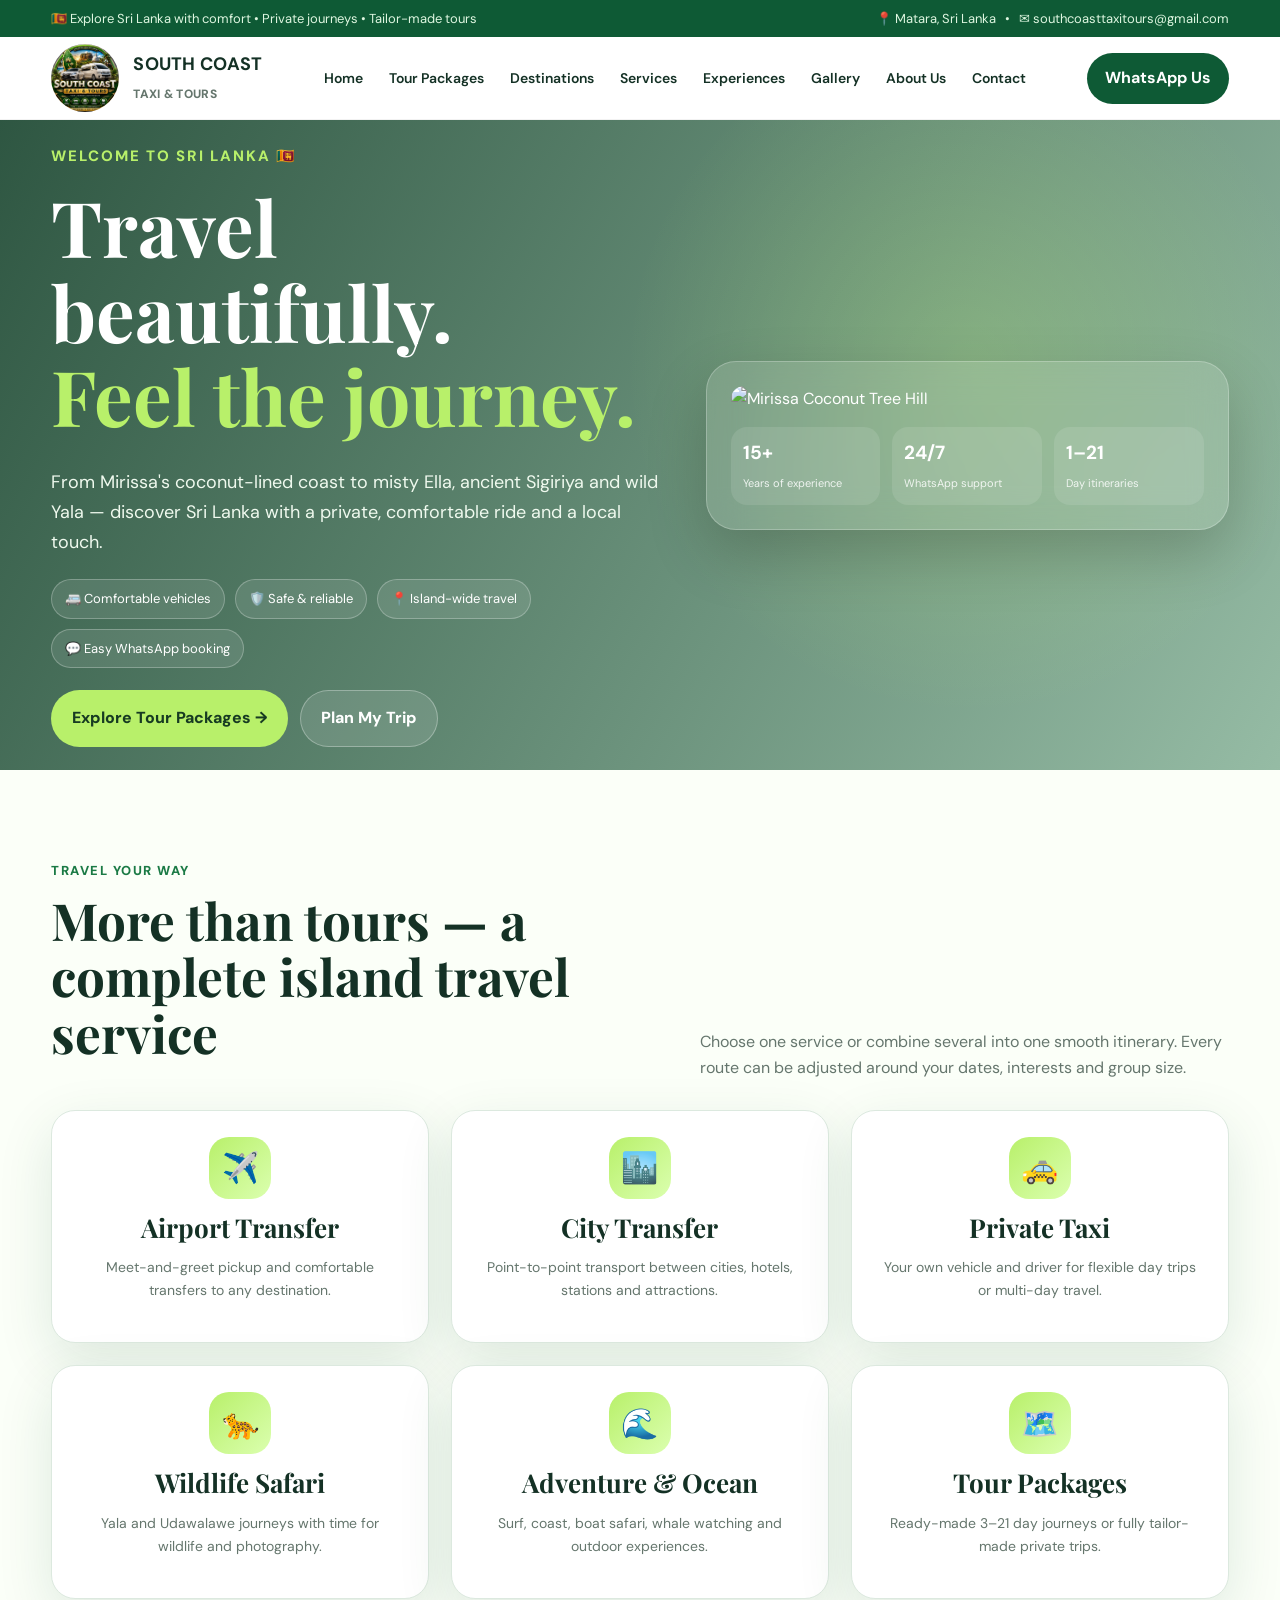
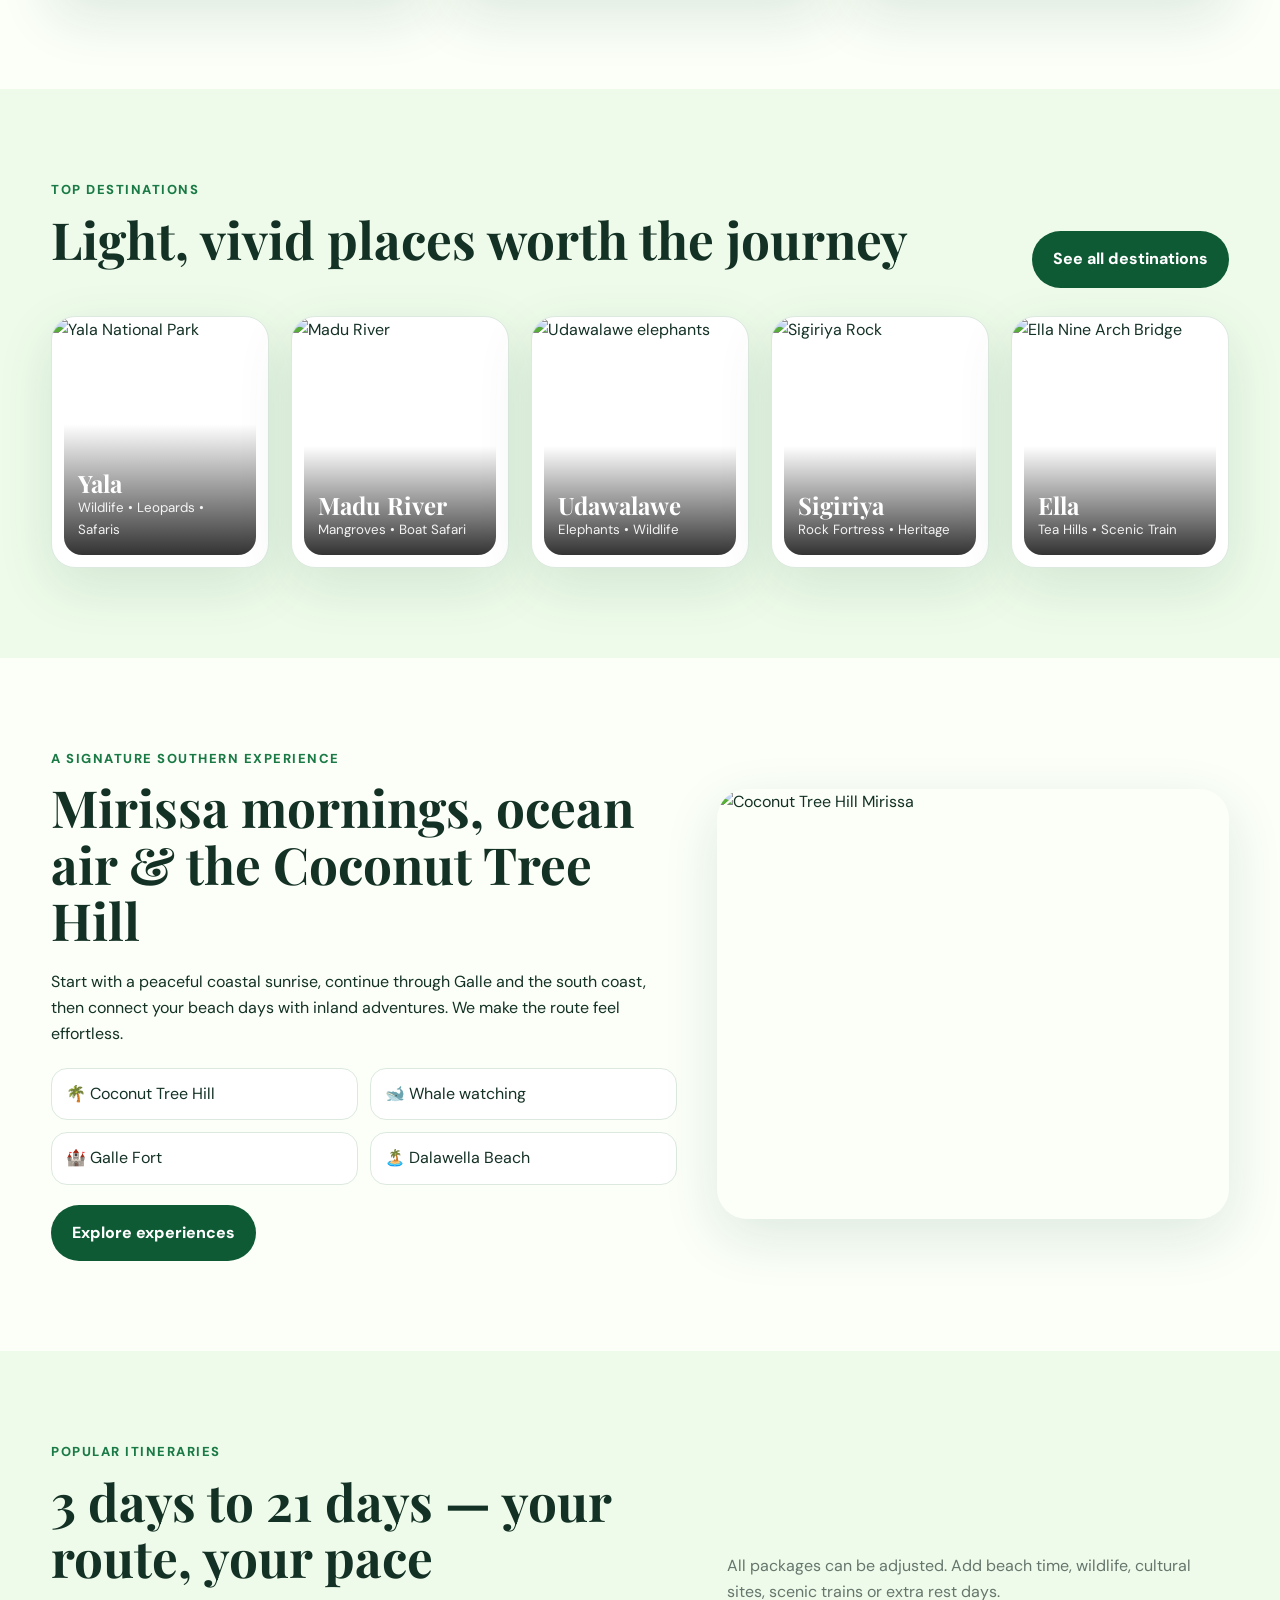
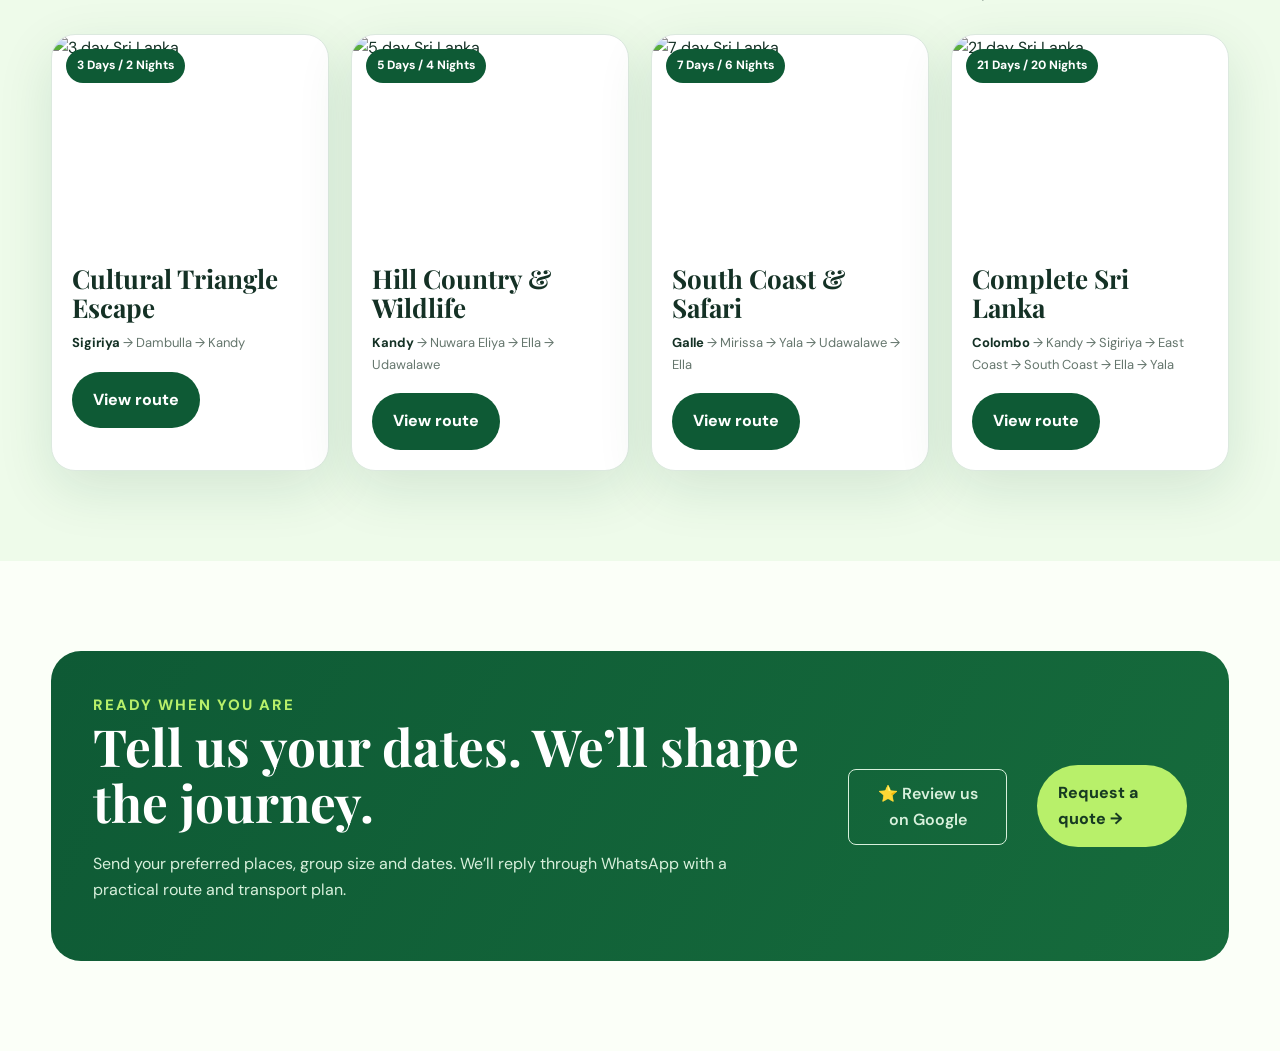
==== commit 2266719c: "Update index.html" ====
--- a/index.html
+++ b/index.html
@@ -7,10 +7,11 @@
 <section class="section alt"><div class="container"><div class="section-head"><div><div class="kicker">Top destinations</div><h2>Light, vivid places worth the journey</h2></div><a class="btn dark" href="destinations.html">See all destinations</a></div><div class="grid grid-5"><a class="card dest-card" href="destinations.html#yala"><div class="media"><img src="https://destinationlesstravel.com/wp-content/uploads/2024/02/A-leopard-walks-past-a-jeep-in-Yala-National-Park.jpg.webp" alt="Yala National Park"><div class="dest-overlay"><h3>Yala</h3><small>Wildlife • Leopards • Safaris</small></div></div></a><a class="card dest-card" href="destinations.html#madhu"><div class="media"><img src="https://rtb.sgp1.cdn.digitaloceanspaces.com/media/VecE3lCfiHqFa1MAMLTMp11iZU6AhS17nN34Cyqn.jpg" alt="Madu River"><div class="dest-overlay"><h3>Madu River</h3><small>Mangroves • Boat Safari</small></div></div></a><a class="card dest-card" href="destinations.html#udawalawe"><div class="media"><img src="https://www.onthegotours.com/repository/Wild-elephants-in-Udawalawe-National-Park--Sri-Lanka-Tours--On-The-Go-Tours-294681461670778.jpg" alt="Udawalawe elephants"><div class="dest-overlay"><h3>Udawalawe</h3><small>Elephants • Wildlife</small></div></div></a><a class="card dest-card" href="destinations.html#sigiriya"><div class="media"><img src="https://www.newmarketholidays.co.uk/media/bqopejo3/sh_1323117416-sigiriya-rock-fortress-dambulla-sri-lanka.jpg?format=webp&v=1dcb2d3fa45e340" alt="Sigiriya Rock"><div class="dest-overlay"><h3>Sigiriya</h3><small>Rock Fortress • Heritage</small></div></div></a><a class="card dest-card" href="destinations.html#ella"><div class="media"><img src="https://www.visitella.com/images/activities/nine-arch-bridge.jpg" alt="Ella Nine Arch Bridge"><div class="dest-overlay"><h3>Ella</h3><small>Tea Hills • Scenic Train</small></div></div></a></div></div></section>
 <section class="section"><div class="container feature-row"><div><div class="kicker">A signature southern experience</div><h2>Mirissa mornings, ocean air & the Coconut Tree Hill</h2><p>Start with a peaceful coastal sunrise, continue through Galle and the south coast, then connect your beach days with inland adventures. We make the route feel effortless.</p><div class="checklist"><div class="check">🌴 Coconut Tree Hill</div><div class="check">🐋 Whale watching</div><div class="check">🏰 Galle Fort</div><div class="check">🏝️ Dalawella Beach</div></div><a class="btn dark" href="experiences.html">Explore experiences</a></div><img class="feature-img" src="https://www.turismosrilanka.es/wp-content/uploads/2022/11/mirissa_coconut_tree_hill.jpg" alt="Coconut Tree Hill Mirissa"></div></section>
 <section class="section alt"><div class="container"><div class="section-head"><div><div class="kicker">Popular itineraries</div><h2>3 days to 21 days — your route, your pace</h2></div><p>All packages can be adjusted. Add beach time, wildlife, cultural sites, scenic trains or extra rest days.</p></div><div class="grid grid-4"><div class="card package"><span class="tag">3 Days / 2 Nights</span><img src="https://www.newmarketholidays.co.uk/media/bqopejo3/sh_1323117416-sigiriya-rock-fortress-dambulla-sri-lanka.jpg?format=webp&v=1dcb2d3fa45e340" alt="3 day Sri Lanka"><div class="body"><h3>Cultural Triangle Escape</h3><div class="route"><b>Sigiriya</b> → Dambulla → Kandy</div><a class="btn dark" href="tours.html#3day">View route</a></div></div><div class="card package"><span class="tag">5 Days / 4 Nights</span><img src="https://www.visitella.com/images/activities/nine-arch-bridge.jpg" alt="5 day Sri Lanka"><div class="body"><h3>Hill Country & Wildlife</h3><div class="route"><b>Kandy</b> → Nuwara Eliya → Ella → Udawalawe</div><a class="btn dark" href="tours.html#5day">View route</a></div></div><div class="card package"><span class="tag">7 Days / 6 Nights</span><img src="https://www.turismosrilanka.es/wp-content/uploads/2022/11/mirissa_coconut_tree_hill.jpg" alt="7 day Sri Lanka"><div class="body"><h3>South Coast & Safari</h3><div class="route"><b>Galle</b> → Mirissa → Yala → Udawalawe → Ella</div><a class="btn dark" href="tours.html#7day">View route</a></div></div><div class="card package"><span class="tag">21 Days / 20 Nights</span><img src="https://www.ellaslist.com.au/ckeditor_assets/pictures/24812/content_Kandy_Lake.jpg" alt="21 day Sri Lanka"><div class="body"><h3>Complete Sri Lanka</h3><div class="route"><b>Colombo</b> → Kandy → Sigiriya → East Coast → South Coast → Ella → Yala</div><a class="btn dark" href="tours.html#21day">View route</a></div></div></div></div></section>
-<section class="section"><div class="container"><div class="cta"><div><div class="eyebrow">Ready when you are</div><h2>Tell us your dates. We’ll shape the journey.</h2><p>Send your preferred places, group size and dates. We’ll reply through WhatsApp with a practical route and transport plan.</p></div><a class="btn primary" href="contact.html">Request a quote →</a></div></div></section>
-<a href="https://g.page/r/CRVGIez3-fSUEAE/review" target="_blank" rel="noopener noreferrer"
-   style="display:inline-block; padding:10px 16px; margin-top:8px; border:1px solid currentColor; border-radius:8px; font-weight:600; text-decoration:none;">
+<section class="section"><div class="container"><div class="cta"><div><div class="eyebrow">Ready when you are</div><h2>Tell us your dates. We’ll shape the journey.</h2><p>Send your preferred places, group size and dates. We’ll reply through WhatsApp with a practical route and transport plan.</p></div><p style="text-align:center; margin-top:18px;">
+  <a href="https://g.page/r/CRVGIez3-fSUEAE/review" target="_blank" rel="noopener noreferrer"
+     style="display:inline-block; padding:11px 18px; border:1px solid currentColor; border-radius:8px; font-weight:600; text-decoration:none;">
     ⭐ Review us on Google
-</a>
-</p></footer><div class="lightbox"><img alt="Gallery preview"></div><script src="assets/app.js"></script>
+  </a>
+</p><a class="btn primary" href="contact.html">Request a quote →</a></div></div></section>
+</footer><div class="lightbox"><img alt="Gallery preview"></div><script src="assets/app.js"></script>
 </body></html>
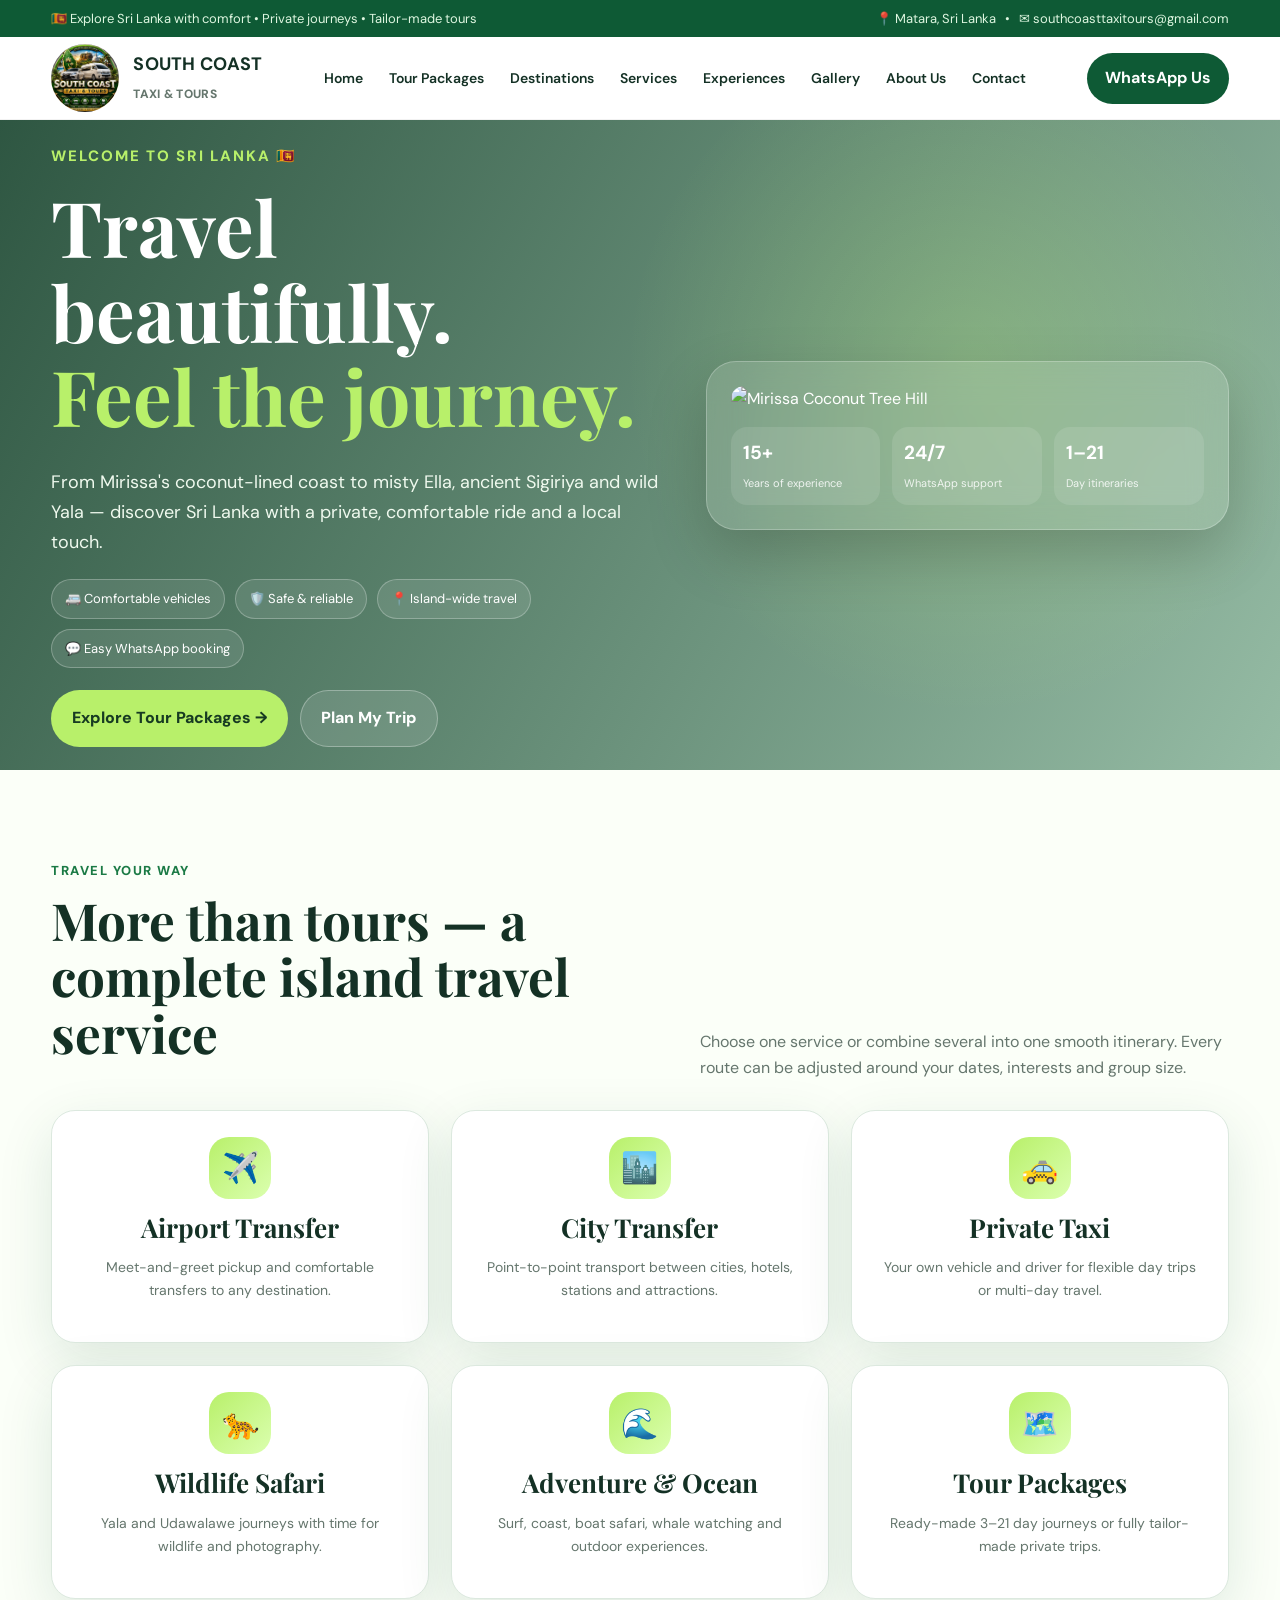
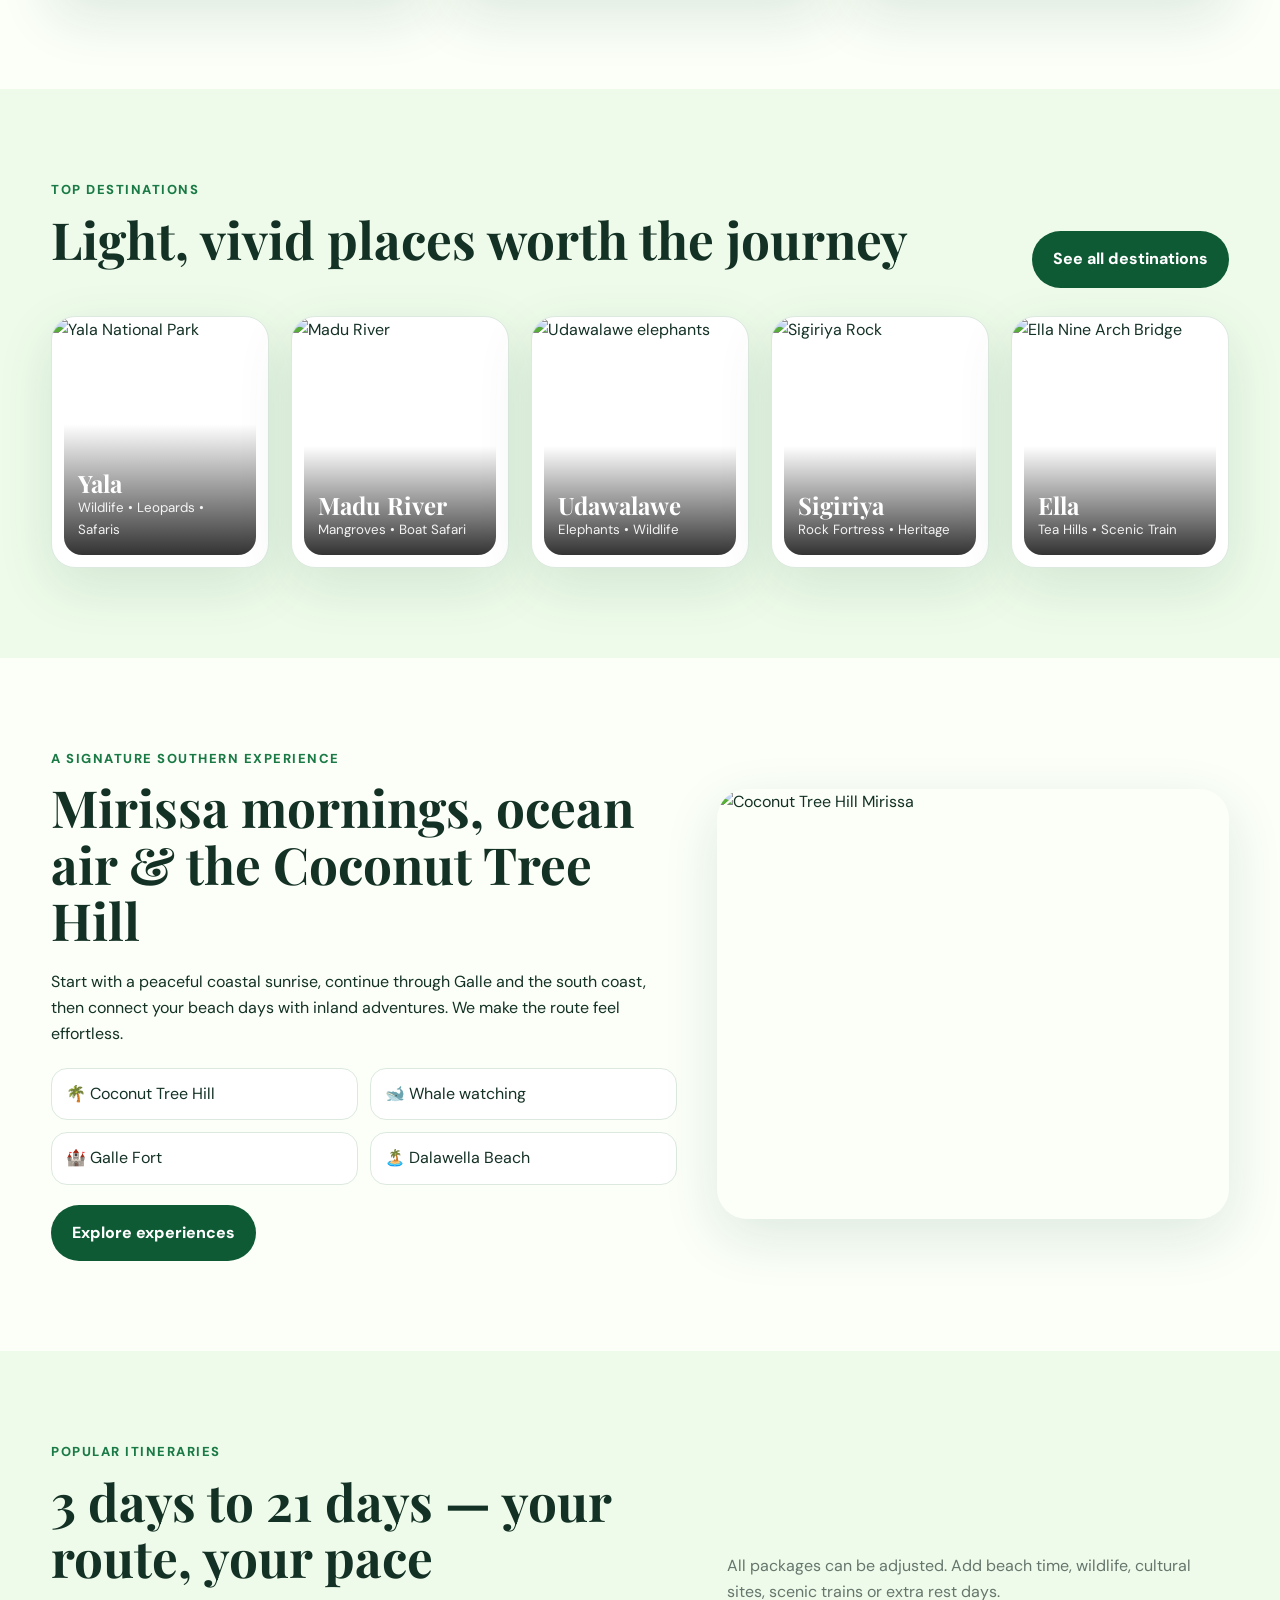
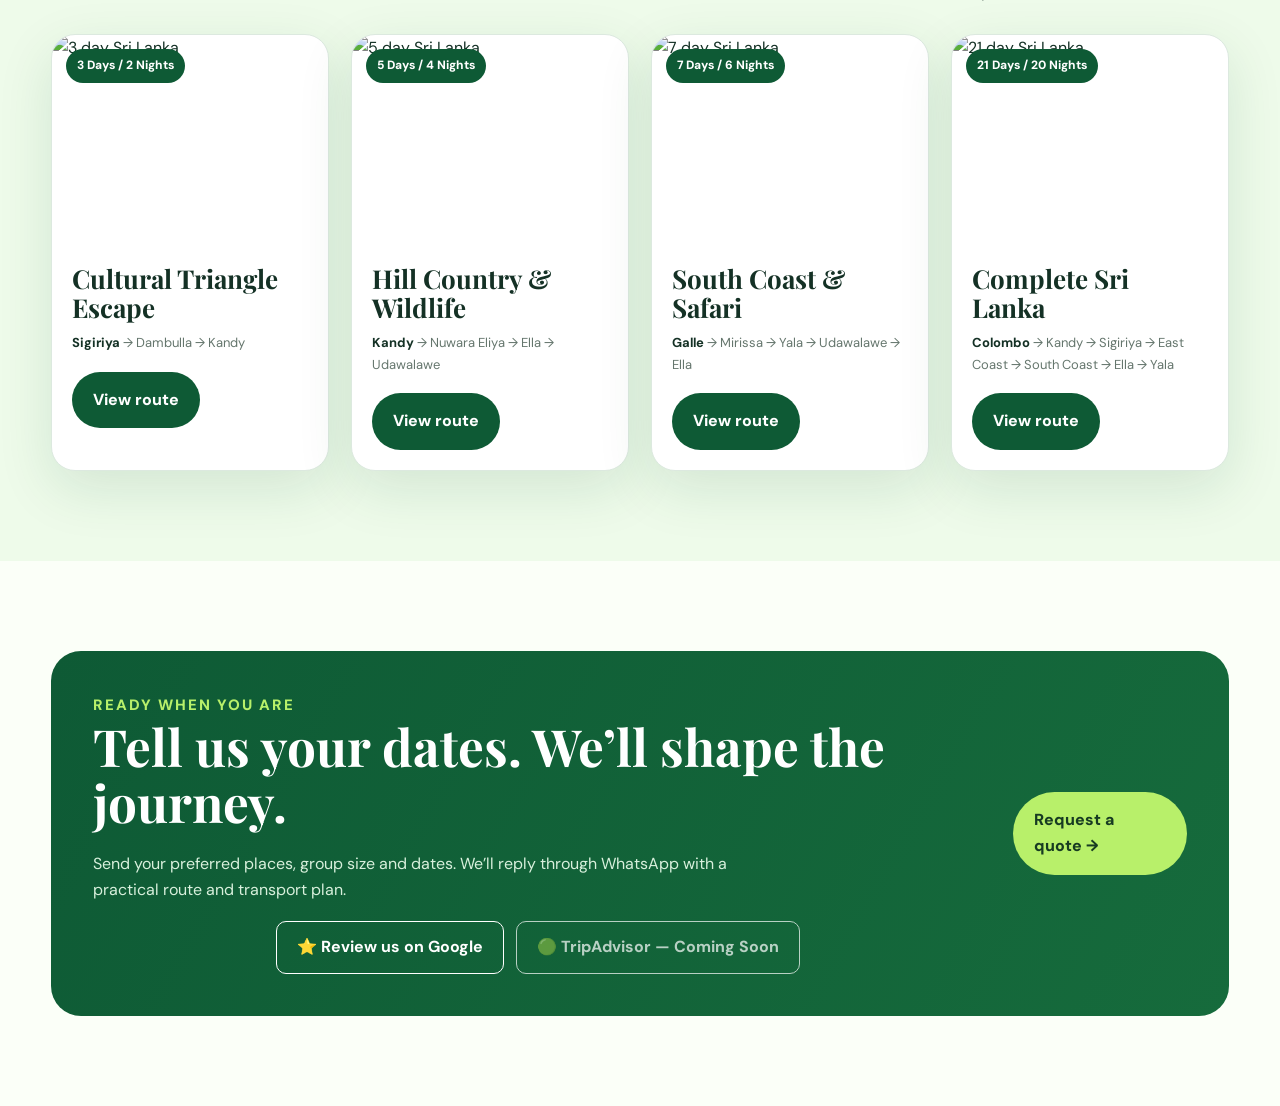
==== commit cfe43a10: "Update index.html" ====
--- a/index.html
+++ b/index.html
@@ -7,11 +7,19 @@
 <section class="section alt"><div class="container"><div class="section-head"><div><div class="kicker">Top destinations</div><h2>Light, vivid places worth the journey</h2></div><a class="btn dark" href="destinations.html">See all destinations</a></div><div class="grid grid-5"><a class="card dest-card" href="destinations.html#yala"><div class="media"><img src="https://destinationlesstravel.com/wp-content/uploads/2024/02/A-leopard-walks-past-a-jeep-in-Yala-National-Park.jpg.webp" alt="Yala National Park"><div class="dest-overlay"><h3>Yala</h3><small>Wildlife • Leopards • Safaris</small></div></div></a><a class="card dest-card" href="destinations.html#madhu"><div class="media"><img src="https://rtb.sgp1.cdn.digitaloceanspaces.com/media/VecE3lCfiHqFa1MAMLTMp11iZU6AhS17nN34Cyqn.jpg" alt="Madu River"><div class="dest-overlay"><h3>Madu River</h3><small>Mangroves • Boat Safari</small></div></div></a><a class="card dest-card" href="destinations.html#udawalawe"><div class="media"><img src="https://www.onthegotours.com/repository/Wild-elephants-in-Udawalawe-National-Park--Sri-Lanka-Tours--On-The-Go-Tours-294681461670778.jpg" alt="Udawalawe elephants"><div class="dest-overlay"><h3>Udawalawe</h3><small>Elephants • Wildlife</small></div></div></a><a class="card dest-card" href="destinations.html#sigiriya"><div class="media"><img src="https://www.newmarketholidays.co.uk/media/bqopejo3/sh_1323117416-sigiriya-rock-fortress-dambulla-sri-lanka.jpg?format=webp&v=1dcb2d3fa45e340" alt="Sigiriya Rock"><div class="dest-overlay"><h3>Sigiriya</h3><small>Rock Fortress • Heritage</small></div></div></a><a class="card dest-card" href="destinations.html#ella"><div class="media"><img src="https://www.visitella.com/images/activities/nine-arch-bridge.jpg" alt="Ella Nine Arch Bridge"><div class="dest-overlay"><h3>Ella</h3><small>Tea Hills • Scenic Train</small></div></div></a></div></div></section>
 <section class="section"><div class="container feature-row"><div><div class="kicker">A signature southern experience</div><h2>Mirissa mornings, ocean air & the Coconut Tree Hill</h2><p>Start with a peaceful coastal sunrise, continue through Galle and the south coast, then connect your beach days with inland adventures. We make the route feel effortless.</p><div class="checklist"><div class="check">🌴 Coconut Tree Hill</div><div class="check">🐋 Whale watching</div><div class="check">🏰 Galle Fort</div><div class="check">🏝️ Dalawella Beach</div></div><a class="btn dark" href="experiences.html">Explore experiences</a></div><img class="feature-img" src="https://www.turismosrilanka.es/wp-content/uploads/2022/11/mirissa_coconut_tree_hill.jpg" alt="Coconut Tree Hill Mirissa"></div></section>
 <section class="section alt"><div class="container"><div class="section-head"><div><div class="kicker">Popular itineraries</div><h2>3 days to 21 days — your route, your pace</h2></div><p>All packages can be adjusted. Add beach time, wildlife, cultural sites, scenic trains or extra rest days.</p></div><div class="grid grid-4"><div class="card package"><span class="tag">3 Days / 2 Nights</span><img src="https://www.newmarketholidays.co.uk/media/bqopejo3/sh_1323117416-sigiriya-rock-fortress-dambulla-sri-lanka.jpg?format=webp&v=1dcb2d3fa45e340" alt="3 day Sri Lanka"><div class="body"><h3>Cultural Triangle Escape</h3><div class="route"><b>Sigiriya</b> → Dambulla → Kandy</div><a class="btn dark" href="tours.html#3day">View route</a></div></div><div class="card package"><span class="tag">5 Days / 4 Nights</span><img src="https://www.visitella.com/images/activities/nine-arch-bridge.jpg" alt="5 day Sri Lanka"><div class="body"><h3>Hill Country & Wildlife</h3><div class="route"><b>Kandy</b> → Nuwara Eliya → Ella → Udawalawe</div><a class="btn dark" href="tours.html#5day">View route</a></div></div><div class="card package"><span class="tag">7 Days / 6 Nights</span><img src="https://www.turismosrilanka.es/wp-content/uploads/2022/11/mirissa_coconut_tree_hill.jpg" alt="7 day Sri Lanka"><div class="body"><h3>South Coast & Safari</h3><div class="route"><b>Galle</b> → Mirissa → Yala → Udawalawe → Ella</div><a class="btn dark" href="tours.html#7day">View route</a></div></div><div class="card package"><span class="tag">21 Days / 20 Nights</span><img src="https://www.ellaslist.com.au/ckeditor_assets/pictures/24812/content_Kandy_Lake.jpg" alt="21 day Sri Lanka"><div class="body"><h3>Complete Sri Lanka</h3><div class="route"><b>Colombo</b> → Kandy → Sigiriya → East Coast → South Coast → Ella → Yala</div><a class="btn dark" href="tours.html#21day">View route</a></div></div></div></div></section>
-<section class="section"><div class="container"><div class="cta"><div><div class="eyebrow">Ready when you are</div><h2>Tell us your dates. We’ll shape the journey.</h2><p>Send your preferred places, group size and dates. We’ll reply through WhatsApp with a practical route and transport plan.</p></div><p style="text-align:center; margin-top:18px;">
-  <a href="https://g.page/r/CRVGIez3-fSUEAE/review" target="_blank" rel="noopener noreferrer"
-     style="display:inline-block; padding:11px 18px; border:1px solid currentColor; border-radius:8px; font-weight:600; text-decoration:none;">
+<section class="section"><div class="container"><div class="cta"><div><div class="eyebrow">Ready when you are</div><h2>Tell us your dates. We’ll shape the journey.</h2><p>Send your preferred places, group size and dates. We’ll reply through WhatsApp with a practical route and transport plan.</p><div style="display:flex; justify-content:center; gap:12px; flex-wrap:wrap; margin-top:18px;">
+
+  <a href="https://g.page/r/CRVGIez3-fSUEAE/review"
+     target="_blank"
+     rel="noopener noreferrer"
+     style="display:inline-block; padding:12px 20px; border:1px solid currentColor; border-radius:10px; font-weight:700; text-decoration:none;">
     ⭐ Review us on Google
   </a>
-</p><a class="btn primary" href="contact.html">Request a quote →</a></div></div></section>
+
+  <span style="display:inline-block; padding:12px 20px; border:1px solid currentColor; border-radius:10px; font-weight:700; opacity:0.7;">
+    🟢 TripAdvisor — Coming Soon
+  </span>
+
+</div></div><a class="btn primary" href="contact.html">Request a quote →</a></div></div></section>
 </footer><div class="lightbox"><img alt="Gallery preview"></div><script src="assets/app.js"></script>
 </body></html>
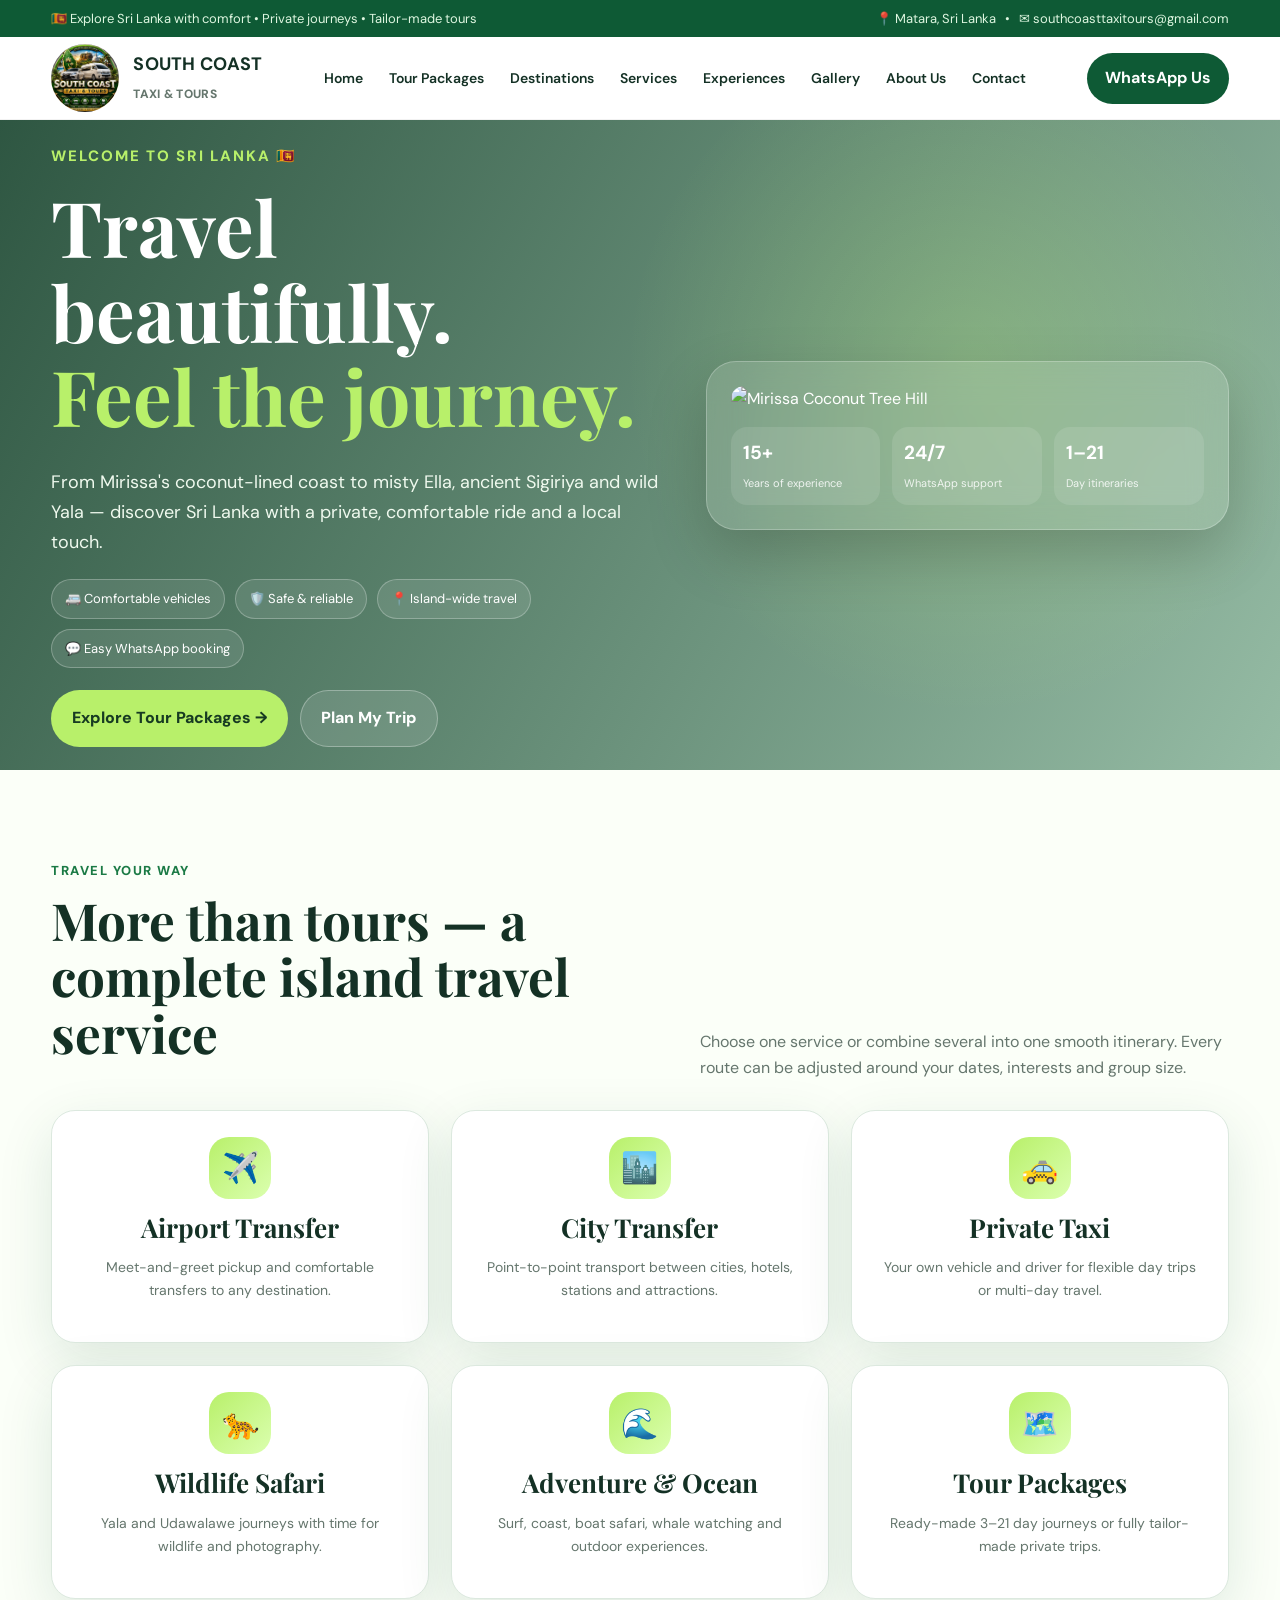
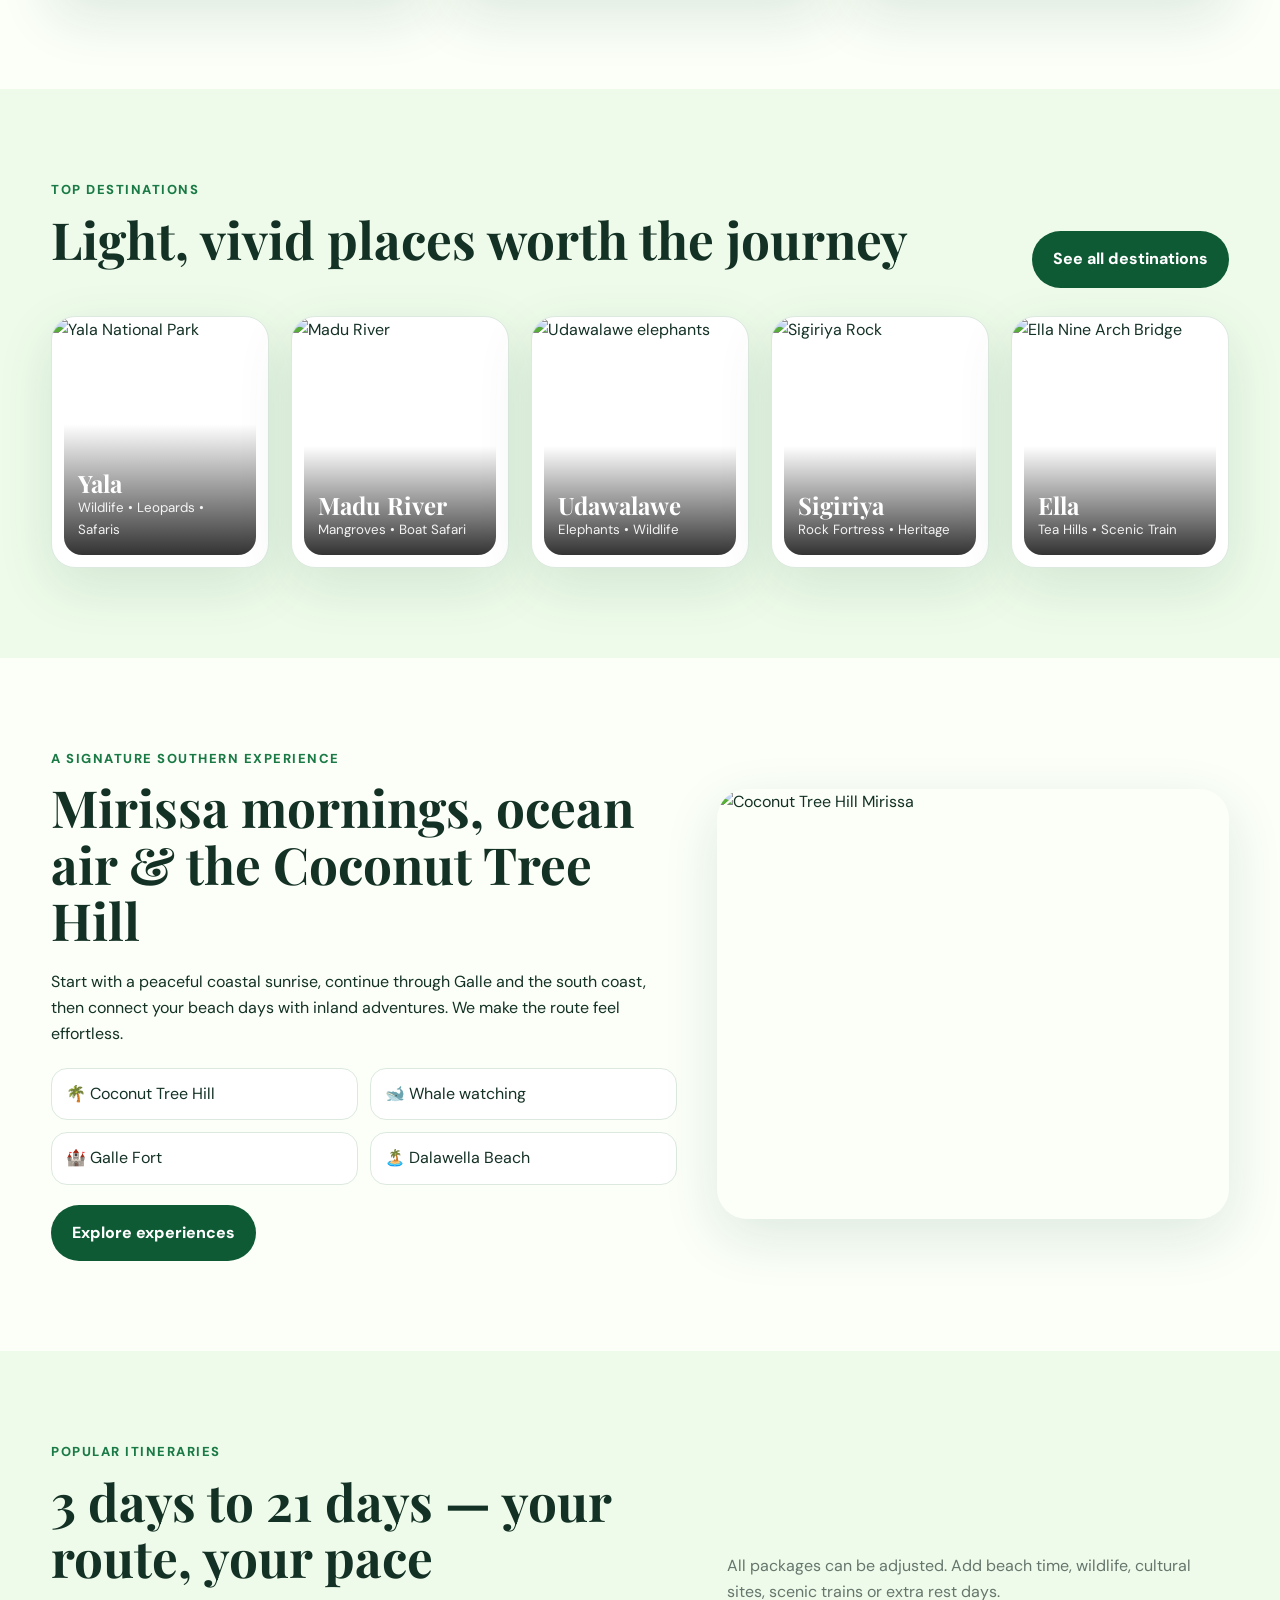
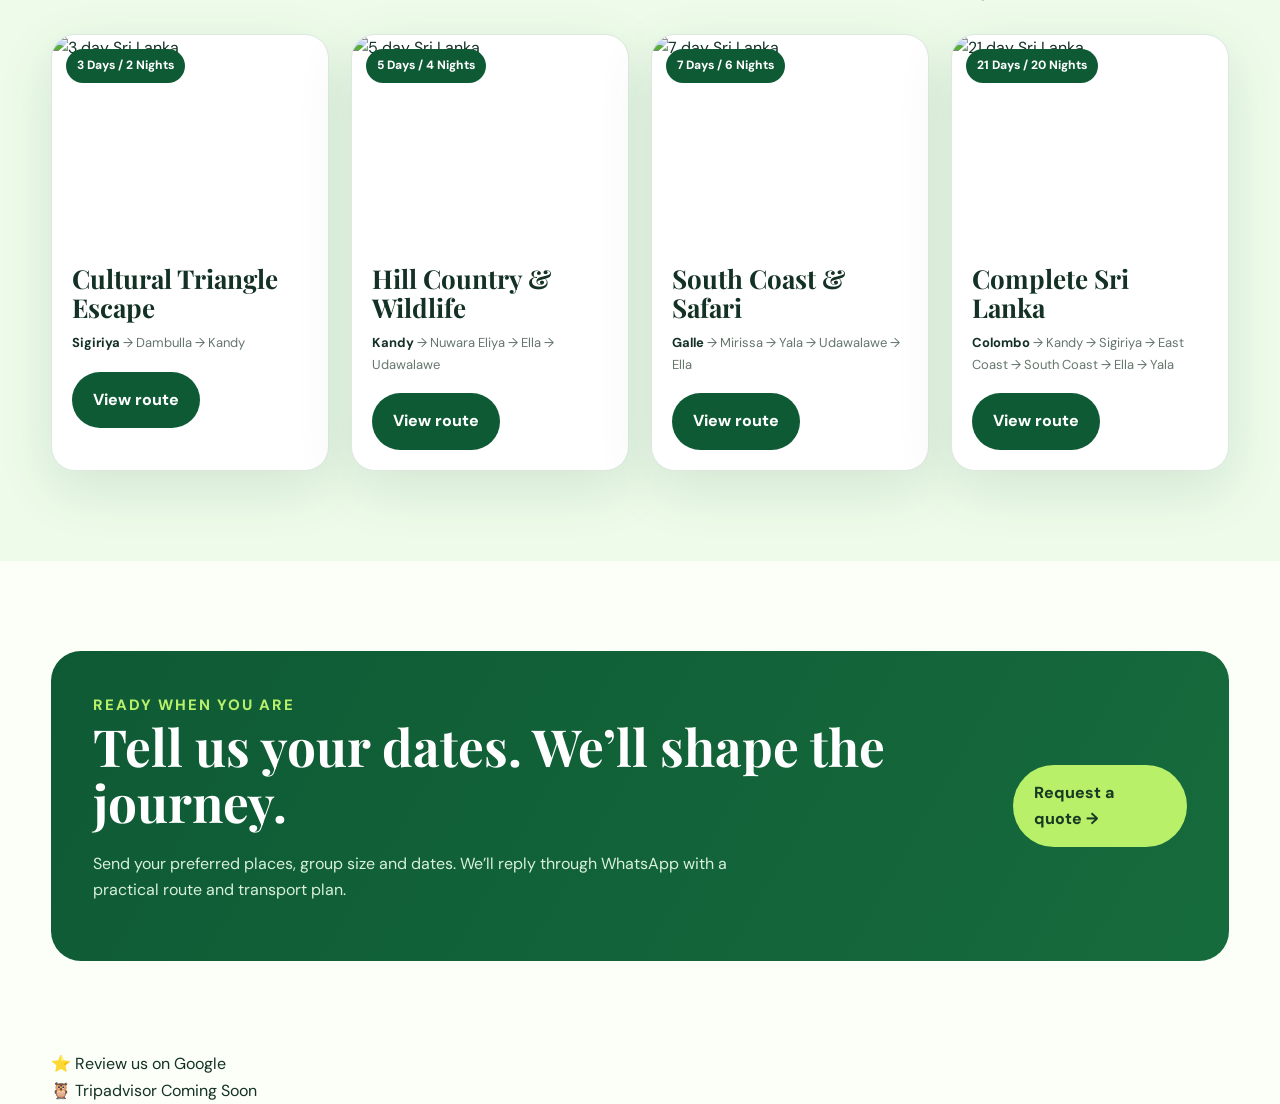
==== commit 41c59cf0: "Update index.html" ====
--- a/index.html
+++ b/index.html
@@ -7,19 +7,36 @@
 <section class="section alt"><div class="container"><div class="section-head"><div><div class="kicker">Top destinations</div><h2>Light, vivid places worth the journey</h2></div><a class="btn dark" href="destinations.html">See all destinations</a></div><div class="grid grid-5"><a class="card dest-card" href="destinations.html#yala"><div class="media"><img src="https://destinationlesstravel.com/wp-content/uploads/2024/02/A-leopard-walks-past-a-jeep-in-Yala-National-Park.jpg.webp" alt="Yala National Park"><div class="dest-overlay"><h3>Yala</h3><small>Wildlife • Leopards • Safaris</small></div></div></a><a class="card dest-card" href="destinations.html#madhu"><div class="media"><img src="https://rtb.sgp1.cdn.digitaloceanspaces.com/media/VecE3lCfiHqFa1MAMLTMp11iZU6AhS17nN34Cyqn.jpg" alt="Madu River"><div class="dest-overlay"><h3>Madu River</h3><small>Mangroves • Boat Safari</small></div></div></a><a class="card dest-card" href="destinations.html#udawalawe"><div class="media"><img src="https://www.onthegotours.com/repository/Wild-elephants-in-Udawalawe-National-Park--Sri-Lanka-Tours--On-The-Go-Tours-294681461670778.jpg" alt="Udawalawe elephants"><div class="dest-overlay"><h3>Udawalawe</h3><small>Elephants • Wildlife</small></div></div></a><a class="card dest-card" href="destinations.html#sigiriya"><div class="media"><img src="https://www.newmarketholidays.co.uk/media/bqopejo3/sh_1323117416-sigiriya-rock-fortress-dambulla-sri-lanka.jpg?format=webp&v=1dcb2d3fa45e340" alt="Sigiriya Rock"><div class="dest-overlay"><h3>Sigiriya</h3><small>Rock Fortress • Heritage</small></div></div></a><a class="card dest-card" href="destinations.html#ella"><div class="media"><img src="https://www.visitella.com/images/activities/nine-arch-bridge.jpg" alt="Ella Nine Arch Bridge"><div class="dest-overlay"><h3>Ella</h3><small>Tea Hills • Scenic Train</small></div></div></a></div></div></section>
 <section class="section"><div class="container feature-row"><div><div class="kicker">A signature southern experience</div><h2>Mirissa mornings, ocean air & the Coconut Tree Hill</h2><p>Start with a peaceful coastal sunrise, continue through Galle and the south coast, then connect your beach days with inland adventures. We make the route feel effortless.</p><div class="checklist"><div class="check">🌴 Coconut Tree Hill</div><div class="check">🐋 Whale watching</div><div class="check">🏰 Galle Fort</div><div class="check">🏝️ Dalawella Beach</div></div><a class="btn dark" href="experiences.html">Explore experiences</a></div><img class="feature-img" src="https://www.turismosrilanka.es/wp-content/uploads/2022/11/mirissa_coconut_tree_hill.jpg" alt="Coconut Tree Hill Mirissa"></div></section>
 <section class="section alt"><div class="container"><div class="section-head"><div><div class="kicker">Popular itineraries</div><h2>3 days to 21 days — your route, your pace</h2></div><p>All packages can be adjusted. Add beach time, wildlife, cultural sites, scenic trains or extra rest days.</p></div><div class="grid grid-4"><div class="card package"><span class="tag">3 Days / 2 Nights</span><img src="https://www.newmarketholidays.co.uk/media/bqopejo3/sh_1323117416-sigiriya-rock-fortress-dambulla-sri-lanka.jpg?format=webp&v=1dcb2d3fa45e340" alt="3 day Sri Lanka"><div class="body"><h3>Cultural Triangle Escape</h3><div class="route"><b>Sigiriya</b> → Dambulla → Kandy</div><a class="btn dark" href="tours.html#3day">View route</a></div></div><div class="card package"><span class="tag">5 Days / 4 Nights</span><img src="https://www.visitella.com/images/activities/nine-arch-bridge.jpg" alt="5 day Sri Lanka"><div class="body"><h3>Hill Country & Wildlife</h3><div class="route"><b>Kandy</b> → Nuwara Eliya → Ella → Udawalawe</div><a class="btn dark" href="tours.html#5day">View route</a></div></div><div class="card package"><span class="tag">7 Days / 6 Nights</span><img src="https://www.turismosrilanka.es/wp-content/uploads/2022/11/mirissa_coconut_tree_hill.jpg" alt="7 day Sri Lanka"><div class="body"><h3>South Coast & Safari</h3><div class="route"><b>Galle</b> → Mirissa → Yala → Udawalawe → Ella</div><a class="btn dark" href="tours.html#7day">View route</a></div></div><div class="card package"><span class="tag">21 Days / 20 Nights</span><img src="https://www.ellaslist.com.au/ckeditor_assets/pictures/24812/content_Kandy_Lake.jpg" alt="21 day Sri Lanka"><div class="body"><h3>Complete Sri Lanka</h3><div class="route"><b>Colombo</b> → Kandy → Sigiriya → East Coast → South Coast → Ella → Yala</div><a class="btn dark" href="tours.html#21day">View route</a></div></div></div></div></section>
-<section class="section"><div class="container"><div class="cta"><div><div class="eyebrow">Ready when you are</div><h2>Tell us your dates. We’ll shape the journey.</h2><p>Send your preferred places, group size and dates. We’ll reply through WhatsApp with a practical route and transport plan.</p><div style="display:flex; justify-content:center; gap:12px; flex-wrap:wrap; margin-top:18px;">
+<section class="section">
+  <div class="container">
+    <div class="cta">
+      <div>
+        <div class="eyebrow">Ready when you are</div>
+        <h2>Tell us your dates. We’ll shape the journey.</h2>
+        <p>Send your preferred places, group size and dates. We’ll reply through WhatsApp with a practical route and transport plan.</p>
+      </div>
+      <a class="btn primary" href="contact.html">Request a quote →</a>
+    </div>
+  </div>
+</section>
 
-  <a href="https://g.page/r/CRVGIez3-fSUEAE/review"
-     target="_blank"
-     rel="noopener noreferrer"
-     style="display:inline-block; padding:12px 20px; border:1px solid currentColor; border-radius:10px; font-weight:700; text-decoration:none;">
-    ⭐ Review us on Google
-  </a>
+<!-- Review Buttons -->
+<section class="review-section">
+  <div class="container review-buttons">
+    
+    <a class="review-btn google-review"
+       href="YOUR_GOOGLE_REVIEW_LINK"
+       target="_blank"
+       rel="noopener">
+      ⭐ Review us on Google
+    </a>
 
-  <span style="display:inline-block; padding:12px 20px; border:1px solid currentColor; border-radius:10px; font-weight:700; opacity:0.7;">
-    🟢 TripAdvisor — Coming Soon
-  </span>
+    <div class="review-btn tripadvisor-review pending">
+      🦉 Tripadvisor
+      <span>Coming Soon</span>
+    </div>
 
-</div></div><a class="btn primary" href="contact.html">Request a quote →</a></div></div></section>
+  </div>
+</section>
 </footer><div class="lightbox"><img alt="Gallery preview"></div><script src="assets/app.js"></script>
 </body></html>
